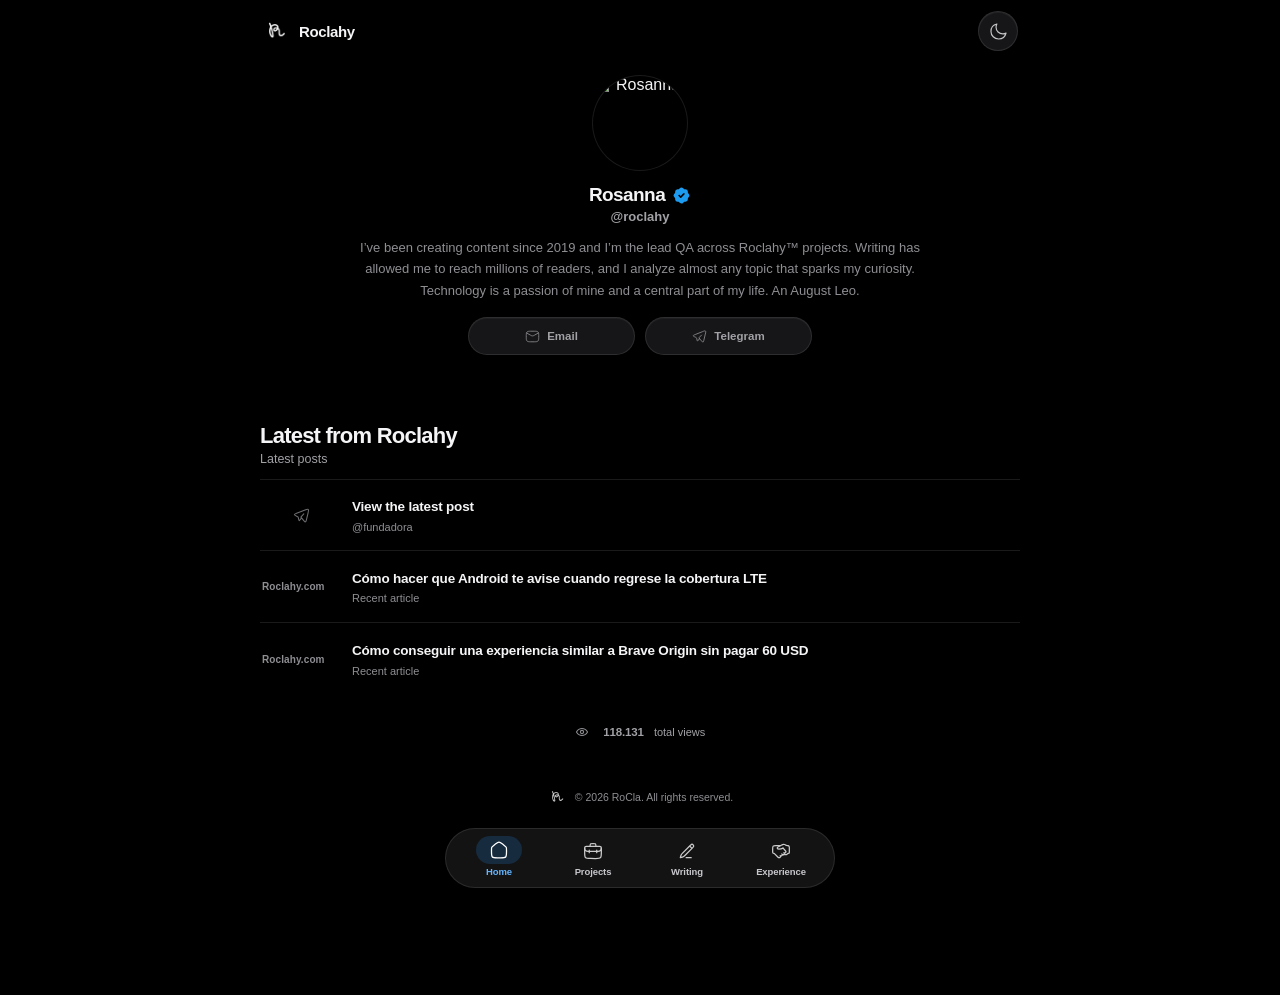
==== index.html @ c025aa81 "Preserve live ARGOS Security project while adding Mi EcoFlow" ====
<!doctype html>
<html lang="es" data-theme="dark">
<head>
<meta charset="utf-8">
<meta name="viewport" content="width=device-width,initial-scale=1,minimum-scale=1,maximum-scale=1,user-scalable=no,viewport-fit=cover">
<meta name="description" content="Portfolio personal de Rosanna, conocida como Roclahy: tecnología, QA, contenido, escritura y proyectos digitales.">
<meta name="theme-color" content="#f5f5f7" media="(prefers-color-scheme: light)">
<meta name="theme-color" content="#000000" media="(prefers-color-scheme: dark)">
<meta property="og:title" content="Rosanna — Roclahy">
<meta property="og:description" content="Tecnología, QA, contenido, escritura y proyectos digitales.">
<meta property="og:type" content="website">
<meta property="og:url" content="https://roclahy.me/">
<link rel="canonical" href="https://roclahy.me/">
<link rel="preconnect" href="https://cdn2.lnk.bi" crossorigin>
<link rel="preconnect" href="https://roclaussd.roclahy.com">
<link rel="dns-prefetch" href="//roclaussd.roclahy.com">
<link rel="preload" as="image" type="image/svg+xml" href="https://roclaussd.roclahy.com/assets/logo.svg?v=20260904-43" fetchpriority="high">
<link rel="preconnect" href="https://rsms.me" crossorigin>
<link rel="stylesheet" href="https://rsms.me/inter/inter.css" media="print" onload="this.media='all'">
<noscript><link rel="stylesheet" href="https://rsms.me/inter/inter.css"></noscript><link rel="me" href="https://t.me/rclhy">
<meta property="og:image" content="https://cdn2.lnk.bi/profilepics/-1575227_20260705643.jpg">
<link rel="icon" type="image/webp" href="/assets/roclahy-logo.webp">
<title>Rosanna — Roclahy</title>
<script type="application/ld+json">
{"@context":"https://schema.org","@type":"Person","@id":"https://roclahy.me/#person","name":"Rosanna","alternateName":"Roclahy","url":"https://roclahy.me/","identifier":[{"@type":"PropertyValue","propertyID":"Telegram User ID","value":"1480932444"}],"sameAs":["https://t.me/rclhy","https://bsky.app/profile/roclahy.me","https://roclahy.com/"]}
</script><style>
:root{
  color-scheme:light;
  --bg:#f5f5f7;--surface:#fff;--surface2:rgba(255,255,255,.86);
  --text:#1d1d1f;--muted:#6e6e73;--faint:#86868b;
  --line:rgba(0,0,0,.08);--line2:rgba(0,0,0,.13);
  --accent:#0071e3;--accentSoft:rgba(0,113,227,.08);
  --shadow:0 18px 50px rgba(0,0,0,.07);--icon:none;
}
html[data-theme="dark"]{
  color-scheme:dark;
  --bg:#000;--surface:#161617;--surface2:rgba(28,28,30,.88);
  --text:#f5f5f7;--muted:#a1a1a6;--faint:#8e8e93;
  --line:rgba(255,255,255,.10);--line2:rgba(255,255,255,.16);
  --accent:#2997ff;--accentSoft:rgba(41,151,255,.12);
  --shadow:0 18px 50px rgba(0,0,0,.32);--icon:invert(1);
}
html[data-theme="sakura"]{
  color-scheme:light;
  --bg:#fff7fa;--surface:#fff1f6;--surface2:rgba(255,235,243,.90);
  --text:#34272e;--muted:#765f69;--faint:#9b7f8b;
  --line:rgba(137,72,98,.14);--line2:rgba(137,72,98,.22);
  --accent:#d84f88;--accentSoft:rgba(216,79,136,.12);
  --shadow:0 16px 42px rgba(126,57,86,.08);--icon:none;
}
@media(prefers-color-scheme:dark){
  html:not([data-theme]){
    color-scheme:dark;
    --bg:#000;--surface:#161617;--surface2:rgba(28,28,30,.88);
    --text:#f5f5f7;--muted:#a1a1a6;--faint:#8e8e93;
    --line:rgba(255,255,255,.10);--line2:rgba(255,255,255,.16);
    --accent:#2997ff;--accentSoft:rgba(41,151,255,.12);
    --shadow:0 18px 50px rgba(0,0,0,.32);--icon:invert(1);
  }
}
*{box-sizing:border-box}
html{background:var(--bg);scroll-behavior:smooth}
body{
  margin:0;min-width:320px;min-height:100vh;
  padding:0 14px calc(108px + env(safe-area-inset-bottom));
  background:radial-gradient(circle at 8% 0,rgba(0,113,227,.06),transparent 26rem),var(--bg);
  color:var(--text);
  font-family:Inter,InterVariable,-apple-system,BlinkMacSystemFont,"SF Pro Text","Segoe UI",Roboto,"Helvetica Neue",Arial,sans-serif;font-feature-settings:"liga" 1,"calt" 1;
  -webkit-font-smoothing:antialiased;text-rendering:optimizeLegibility;
}
button,a{font:inherit;-webkit-tap-highlight-color:transparent}
button{color:inherit}
a{color:inherit;text-decoration:none}
img{display:block}
.topbar{
  position:relative;top:auto;z-index:auto;width:min(100%,760px);height:64px;margin:auto;
  display:flex;align-items:center;justify-content:space-between;gap:12px;
  background:transparent;
  backdrop-filter:none;-webkit-backdrop-filter:none;
}
.brand{display:flex;align-items:center;gap:10px;font-size:16px;font-weight:700;letter-spacing:-.025em}
.brand-logo{width:32px;height:32px;border-radius:10px;object-fit:cover}
.theme-btn{
  width:42px;height:42px;display:grid;place-items:center;border:1px solid var(--line);
  border-radius:50%;background:var(--surface2);cursor:pointer
}
.hicon{width:19px;height:19px;object-fit:contain;filter:var(--icon);opacity:.82}
.shell{width:min(100%,760px);margin:auto}
.panel{animation:in .2s ease}
.panel[hidden]{display:none!important}
@keyframes in{from{opacity:0;transform:translateY(6px)}to{opacity:1;transform:none}}
.hero{
  display:block;text-align:center;
  padding:34px 0 28px;border-bottom:1px solid var(--line)
}
.profile-block{display:flex;flex-direction:column;align-items:center}
.profile-name{display:inline-flex;align-items:center;justify-content:center;gap:7px;margin-top:12px;font-size:18px;font-weight:750;letter-spacing:-.03em}
.profile-handle{margin-top:4px;color:var(--muted);font-size:14px;font-weight:600}
.profile-description{
  max-width:620px;margin:12px auto 0;color:var(--faint);
  font-size:13px;line-height:1.55;letter-spacing:.01em
}
.site-metric{
  display:flex;align-items:center;justify-content:center;gap:7px;
  margin:22px auto 0;padding:12px 0 0;border-top:1px solid var(--line);
  color:var(--faint);font-size:11px
}
.site-metric .hicon{width:14px;height:14px;opacity:.72}
.site-metric-main{display:flex;align-items:baseline;gap:4px;flex-wrap:wrap}
.site-metric strong{font-size:11.5px;line-height:1;font-weight:700;letter-spacing:-.01em;color:var(--muted)}
.site-metric span{color:var(--faint);font-size:11px;font-weight:550}
.verified-icon{width:19px;height:19px;color:#1d9bf0;flex:0 0 auto}
.verified-badge{display:inline-grid;place-items:center;padding:0;border:0;background:transparent;border-radius:50%}
.hero h1{margin-top:24px}
.avatar{
  width:82px;height:82px;border-radius:50%;object-fit:cover;object-position:center 34%;
  box-shadow:0 0 0 1px var(--line),0 10px 26px rgba(0,0,0,.09)
}
.kicker{margin:0 0 8px;color:var(--accent);font-size:13px;font-weight:700}
h1,h2,h3{margin:0;letter-spacing:-.045em}
h1{font-size:clamp(36px,7vw,60px);line-height:1}
h2{font-size:clamp(34px,6vw,52px);line-height:1.02}
h3{font-size:20px}
.lead{
  max-width:690px;margin:14px auto 0;color:var(--muted);font-size:17px;line-height:1.5;letter-spacing:-.018em
}
.identity{
  margin:12px auto 0;color:var(--faint);font-size:13px;line-height:1.55
}
.profile-contact-links{
  display:flex;align-items:center;justify-content:center;gap:8px;margin-top:14px;flex-wrap:wrap
}
.profile-contact-links a{
  display:inline-flex;align-items:center;gap:7px;min-height:36px;padding:0 13px;
  border:1px solid var(--line);border-radius:999px;background:var(--surface2);
  color:var(--muted);font-size:11.5px;font-weight:650;
  transition:background .18s ease,border-color .18s ease,color .18s ease
}
.profile-contact-links a:hover{border-color:var(--line2);color:var(--text)}
.profile-contact-links .hicon{width:15px;height:15px}
.latest-section{padding-top:36px}
.latest-title{margin-bottom:14px}
.latest-feed{
  display:grid;overflow:hidden;border:1px solid var(--line);border-radius:22px;
  background:var(--surface)
}
.latest-item{
  min-height:74px;display:grid;grid-template-columns:78px minmax(0,1fr);align-items:center;gap:12px;
  padding:14px 16px;border-bottom:1px solid var(--line);
  transition:background .18s ease
}
.latest-item:last-child{border-bottom:0}
.latest-item:hover{background:var(--accentSoft)}
.latest-item:hover .latest-copy strong{color:var(--text)}
.latest-source{
  display:flex;align-items:center;gap:6px;color:var(--faint);font-size:10.5px;font-weight:650;
  white-space:nowrap
}
.latest-source .hicon{width:17px;height:17px}
.telegram-item .latest-source{color:#2aabee}
.latest-copy{min-width:0}
.latest-copy strong{
  display:-webkit-box;-webkit-box-orient:vertical;-webkit-line-clamp:2;overflow:hidden;
  color:var(--text);font-size:14px;line-height:1.35;letter-spacing:-.015em
}
.latest-copy small{display:block;margin-top:4px;color:var(--faint);font-size:11px;white-space:nowrap;overflow:hidden;text-overflow:ellipsis}
.telegram-item .latest-source{color:#2aabee}
.section{padding:26px 0 0}
.section-title{
  display:flex;align-items:end;justify-content:space-between;gap:14px;margin-bottom:12px
}
.section-title p{margin:0;color:var(--muted);font-size:13px}
.section-title a{color:var(--accent);font-size:13px;font-weight:650}
.rows{display:grid;gap:9px}
.row{
  min-height:76px;display:grid;grid-template-columns:auto 1fr auto;align-items:center;gap:13px;
  padding:13px 15px;border:1px solid var(--line);border-radius:20px;background:var(--surface)
}
.row:hover{border-color:var(--line2)}
.row-icon{
  width:44px;height:44px;border-radius:13px;display:grid;place-items:center;overflow:hidden;
  background:#0b0b0c;border:1px solid var(--line)
}
.row-icon img{width:100%;height:100%;object-fit:cover}
.row-icon.soft{background:var(--accentSoft)}
.row-icon.soft img{width:22px;height:22px;filter:var(--icon)}
.row-copy strong{display:block;font-size:15px;letter-spacing:-.02em}
.row-copy small{display:block;margin-top:4px;color:var(--muted);font-size:12px;line-height:1.35}
.arrow{color:var(--faint);font-size:18px}
.article-row{
  min-height:64px;display:flex;align-items:center;justify-content:space-between;gap:14px;
  padding:13px 2px;border-bottom:1px solid var(--line)
}
.article-row:first-child{border-top:1px solid var(--line)}
.article-row span:first-child{font-size:14px;font-weight:600;line-height:1.35}
.article-row small{display:block;margin-top:3px;color:var(--faint);font-size:11px}
.subhead{padding:28px 0 18px}
.subhead p{max-width:650px;margin:12px 0 0;color:var(--muted);font-size:15px;line-height:1.5}
.project-list{
  display:grid;overflow:hidden;border:1px solid var(--line);border-radius:24px;background:var(--surface)
}
.project{
  min-height:88px;display:grid;grid-template-columns:52px minmax(0,1fr);align-items:center;gap:14px;
  padding:15px 16px;border:0;border-bottom:1px solid var(--line);border-radius:0;background:transparent;
  transition:background .18s ease
}
.project:last-child{border-bottom:0}
.project:hover{background:var(--accentSoft)}
.project-logo{
  width:50px;height:50px;border-radius:14px;overflow:hidden;display:grid;place-items:center;
  background:#050505;border:1px solid var(--line)
}
.project-logo img{width:100%;height:100%;object-fit:cover}
.project-logo.rocla-proxy{background:#0253f2;border:0}
.project-logo.rocla img{width:42px;height:42px;object-fit:contain}
.project-logo.vpn{background:#1460f3}
.project-logo.vpn img{width:42px;height:42px;object-fit:contain}
.project-logo.telegram-id{border:0;background:transparent}
.project-logo.mi-ecoflow{background:#000;border:0;border-radius:14px}
.project-logo.argos{background:#061229;border:0}
.project-logo.generic{background:var(--accentSoft)}
.project-logo.generic .hicon{width:23px;height:23px}
.project strong{display:block;font-size:16px;letter-spacing:-.025em}
.project small{display:block;margin-top:5px;color:var(--muted);font-size:12px;line-height:1.38}
.writing-card{
  overflow:hidden;border:1px solid var(--line);border-radius:28px;background:var(--surface);box-shadow:var(--shadow)
}
.writing-hero{
  padding:28px;background:linear-gradient(145deg,rgba(0,0,0,.05),transparent),var(--surface)
}
.writing-mark{
  width:52px;height:52px;margin-bottom:18px;border-radius:16px;display:grid;place-items:center;
  background:#0b0b0c
}
.writing-mark .hicon{filter:invert(1);width:25px;height:25px}
.writing-card h2{font-size:clamp(36px,7vw,56px)}
.writing-card p{max-width:640px;margin:14px 0 0;color:var(--muted);font-size:15px;line-height:1.55}
.books-grid{display:grid;grid-template-columns:repeat(2,minmax(0,1fr));gap:14px;margin-top:22px}
.book-card{display:grid;grid-template-columns:96px 1fr;gap:14px;align-items:center;padding:12px;border:1px solid var(--line);
  border-radius:22px;background:var(--surface2)}
.book-card:hover{border-color:var(--line2)}
.book-cover{width:96px;aspect-ratio:2/3;border-radius:13px;object-fit:cover;box-shadow:0 10px 28px rgba(0,0,0,.18)}
.book-copy strong{display:block;font-size:16px;letter-spacing:-.025em}
.book-copy small{display:block;margin-top:5px;color:var(--muted);font-size:12px;line-height:1.4}
.book-copy .book-cta{display:inline-flex;margin-top:11px;color:var(--accent);font-size:12px;font-weight:700}
.writing-actions{display:flex;flex-wrap:wrap;gap:9px;margin-top:20px}
.cta{
  min-height:42px;display:inline-flex;align-items:center;justify-content:center;padding:0 15px;
  border:0;border-radius:999px;background:var(--accent);color:#fff;font-size:13px;font-weight:700
}
.cta.secondary{background:var(--accentSoft);color:var(--accent)}
.writing-note{
  padding:18px 28px 24px;border-top:1px solid var(--line);color:var(--faint);font-size:12px;line-height:1.5
}
.links-card{
  padding:4px 16px;border:1px solid var(--line);border-radius:24px;background:var(--surface)
}
.link-row{
  min-height:66px;display:grid;grid-template-columns:34px 1fr auto;align-items:center;gap:12px;
  padding:10px 8px;border-bottom:1px solid var(--line)
}
.link-row:last-child{border-bottom:0}
.link-row .hicon{width:20px;height:20px;justify-self:center}
.link-row strong{display:block;font-size:15px}
.link-row small{display:block;margin-top:3px;color:var(--muted);font-size:12px}
details{
  margin-top:12px;border:1px solid var(--line);border-radius:22px;background:var(--surface);overflow:hidden
}
summary{
  min-height:62px;display:flex;align-items:center;justify-content:space-between;gap:12px;
  padding:0 16px;cursor:pointer;list-style:none;font-size:14px;font-weight:650
}
summary::-webkit-details-marker{display:none}
details[open] summary{border-bottom:1px solid var(--line)}
.collabs{
  display:flex;flex-wrap:wrap;gap:8px;padding:16px
}
.collabs span{
  padding:7px 10px;border:1px solid var(--line);border-radius:999px;color:var(--muted);font-size:11px
}
.dock{
  position:fixed;left:50%;bottom:max(10px,env(safe-area-inset-bottom));z-index:60;transform:translateX(-50%);
  width:min(calc(100% - 20px),560px);display:flex;gap:4px;padding:5px;border:1px solid var(--line);
  border-radius:22px;background:color-mix(in srgb,var(--surface) 82%,transparent);
  box-shadow:0 14px 42px rgba(0,0,0,.14);backdrop-filter:blur(28px) saturate(170%);
  -webkit-backdrop-filter:blur(24px) saturate(160%)
}
.dock button{
  flex:1;min-width:0;min-height:52px;display:flex;flex-direction:column;align-items:center;justify-content:center;gap:3px;
  border:0;border-radius:16px;background:transparent;color:var(--muted);cursor:pointer
}
.dock button.is-active{background:var(--accentSoft);color:var(--accent)}
.dock .hicon{width:18px;height:18px}
.dock span{font-size:10px;font-weight:650}
@media(max-width:620px){
  .latest-item{grid-template-columns:66px minmax(0,1fr);gap:10px;min-height:68px;padding:13px 14px}
  .latest-copy strong{font-size:13.5px}
  .books-grid{grid-template-columns:1fr}
  .book-card{grid-template-columns:86px 1fr}
  .book-cover{width:86px}
  body{padding-inline:12px}
  .topbar{height:60px}
  .hero{padding-top:22px}
  .avatar{width:78px;height:78px}
  .profile-description{max-width:330px;font-size:12.5px}
  .site-metric{margin-top:20px;padding-top:11px}
  .site-metric strong{font-size:11.5px}
  h1{font-size:42px}
  .lead{font-size:16px}
  .row{min-height:72px;border-radius:18px}
  .project{min-height:82px;padding:13px 14px}
  .project-logo{width:46px;height:46px}
  .writing-card{border-radius:24px}
  .writing-hero{padding:24px}
  .writing-note{padding:16px 24px 22px}
}
@media(prefers-reduced-motion:reduce){
  *{animation:none!important;transition:none!important;scroll-behavior:auto!important}
}
/* Apple-style refinement */
body{
  background:var(--bg);
}
.topbar{
  position:relative;
  top:auto;
  z-index:auto;
  height:62px;
  padding:0 2px;
  background:transparent;
}
.brand{
  gap:9px;
  font-size:15px;
  font-weight:700;
}
.brand-logo{
  width:28px;
  height:28px;
  border-radius:8px;
}
.theme-btn{
  width:40px;
  height:40px;
  background:color-mix(in srgb,var(--surface2) 92%,transparent);
  box-shadow:inset 0 1px 0 rgba(255,255,255,.05);
  transition:transform .18s ease,background .18s ease,border-color .18s ease;
}
.theme-btn:active{transform:scale(.95)}
.hero{
  padding:40px 0 30px;
  border-bottom:0;
}
.avatar{
  width:84px;
  height:84px;
  box-shadow:0 0 0 1px var(--line),0 8px 24px rgba(0,0,0,.10);
}
.profile-name{
  margin-top:14px;
  font-size:19px;
  font-weight:720;
}
.profile-handle{
  margin-top:3px;
  font-size:13px;
}
.profile-description{
  max-width:430px;
  margin-top:13px;
  font-size:12.5px;
  line-height:1.6;
  letter-spacing:0;
}
.profile-contact-links{
  margin-top:16px;
}
.profile-contact-links a{
  min-height:35px;
  padding:0 12px;
  background:color-mix(in srgb,var(--surface2) 92%,transparent);
  box-shadow:inset 0 1px 0 rgba(255,255,255,.04);
}
.latest-section{
  padding-top:38px;
}
.section-title{
  margin-bottom:13px;
}
.section-title h3{
  font-size:22px;
  letter-spacing:-.035em;
}
.section-title p{
  margin-top:3px;
  font-size:12.5px;
}
.latest-feed,
.project-list,
.links-card{
  border-radius:24px;
  background:color-mix(in srgb,var(--surface) 96%,var(--bg));
  box-shadow:0 1px 0 rgba(255,255,255,.025);
}
.latest-item{
  min-height:72px;
  padding:14px 16px;
}
.latest-source{
  font-size:10px;
  letter-spacing:.01em;
}
.latest-copy strong{
  font-size:13.5px;
  line-height:1.38;
}
.project{
  min-height:86px;
  padding:14px 16px;
}
.project-logo{
  width:48px;
  height:48px;
  border-radius:13px;
}
.project strong{
  font-size:15.5px;
}
.project small{
  margin-top:4px;
  line-height:1.42;
}
.writing-card{
  border-radius:26px;
  box-shadow:0 1px 0 rgba(255,255,255,.025);
}
.writing-hero{
  padding:26px;
  background:var(--surface);
}
.book-card{
  border-radius:20px;
  background:color-mix(in srgb,var(--surface2) 94%,transparent);
}
.links-card{
  padding:3px 14px;
}
details{
  border-radius:20px;
  background:color-mix(in srgb,var(--surface) 96%,var(--bg));
}
.site-metric{
  margin:30px auto 0;
  padding:0;
  border:0;
  opacity:.72;
  font-size:10.5px;
}
.site-metric .hicon{
  width:13px;
  height:13px;
}
.site-metric strong{
  font-size:10.5px;
  font-weight:650;
  color:var(--faint);
}
.site-metric span{
  font-size:10.5px;
  font-weight:500;
}
.dock{
  border-radius:24px;
  background:color-mix(in srgb,var(--surface) 78%,transparent);
  box-shadow:0 12px 38px rgba(0,0,0,.16);
  backdrop-filter:blur(30px) saturate(180%);
  -webkit-backdrop-filter:blur(30px) saturate(180%);
}
.dock button{
  border-radius:18px;
}
.dock button.is-active{
  background:color-mix(in srgb,var(--accent) 14%,transparent);
}
.site-footer{
  width:min(100%,760px);
  margin:34px auto 0;
  padding:0 0 28px;
  color:var(--faint);
  text-align:center;
  font-size:10.5px;
  line-height:1.4;
}
@media(max-width:620px){
  .hero{padding-top:30px;padding-bottom:26px}
  .avatar{width:80px;height:80px}
  .latest-section{padding-top:34px}
  .latest-feed,.project-list,.links-card{border-radius:22px}
  .site-metric{margin-top:26px}
  .site-footer{margin-top:28px;padding-bottom:24px}
}

/* Structural refinements */
.latest-feed{
  display:grid;
  overflow:visible;
  border:0;
  border-radius:0;
  background:transparent;
  box-shadow:none;
}
.latest-item{
  min-height:72px;
  padding:14px 2px;
  border-bottom:1px solid var(--line);
  background:transparent;
}
.latest-item:first-child{border-top:1px solid var(--line)}
.latest-item:hover{background:transparent}
.latest-source{justify-content:flex-start}
.telegram-item .latest-source{
  justify-content:center;
  align-self:stretch;
}
.project-list{
  display:grid;
  gap:10px;
  overflow:visible;
  border:0;
  border-radius:0;
  background:transparent;
  box-shadow:none;
}
.project{
  min-height:86px;
  padding:14px 16px;
  border:1px solid var(--line);
  border-radius:21px;
  background:color-mix(in srgb,var(--surface) 96%,var(--bg));
  box-shadow:0 1px 0 rgba(255,255,255,.025);
}
.project:last-child{border-bottom:1px solid var(--line)}
.project:hover{background:var(--surface2);border-color:var(--line2)}
.roclahy-tech-logo{
  background:#050505;
}
.roclahy-tech-logo img{
  width:100%;
  height:100%;
  object-fit:cover;
}
.writing-mark{display:none!important}

/* Cleaner Apple-like tab bar */
.dock{
  width:min(calc(100% - 24px),500px);
  gap:2px;
  padding:7px 8px;
  border-radius:27px;
  background:color-mix(in srgb,var(--surface) 74%,transparent);
  border:1px solid var(--line);
  box-shadow:0 12px 36px rgba(0,0,0,.16);
  backdrop-filter:blur(32px) saturate(190%);
  -webkit-backdrop-filter:blur(32px) saturate(190%);
}
.dock button{
  min-height:54px;
  gap:2px;
  border-radius:18px;
  background:transparent!important;
  color:var(--muted);
}
.dock-icon{
  width:34px;
  height:30px;
  display:grid;
  place-items:center;
  border-radius:11px;
  transition:background .18s ease,transform .18s ease;
}
.dock-label{
  font-size:9.5px;
  font-weight:650;
  letter-spacing:-.01em;
}
.dock button.is-active{
  color:var(--accent);
}
.dock button.is-active .dock-icon{
  background:var(--accentSoft);
  transform:translateY(-1px);
}
.dock button.is-active .dock-icon .hicon{
  opacity:1;
}
.dock button:active .dock-icon{transform:scale(.94)}

/* Footer is deliberately separated from the fixed navigation */
.site-footer{
  display:flex;
  align-items:center;
  justify-content:center;
  gap:8px;
  width:min(100%,760px);
  margin:34px auto 0;
  padding:14px 0 calc(96px + env(safe-area-inset-bottom));
  color:var(--faint);
  font-size:10.5px;
  text-align:center;
}
.site-footer-logo{
  width:20px;
  height:20px;
  border-radius:6px;
  object-fit:cover;
  opacity:.82;
}
@media(max-width:620px){
  .project-list{gap:9px}
  .project{border-radius:20px}
  .dock{width:calc(100% - 24px)}
  .site-footer{padding-bottom:calc(94px + env(safe-area-inset-bottom))}
}

/* Profile balance refinement */
.profile-contact-links{
  display:grid;
  grid-template-columns:repeat(2,minmax(0,1fr));
  width:min(100%,344px);
  margin:16px auto 0;
  gap:10px;
}
.profile-contact-links a{
  width:100%;
  min-height:38px;
  padding:0 14px;
  justify-content:center;
}
.hero{
  padding-top:28px;
}
.avatar{
  width:94px;
  height:94px;
}
@media(max-width:620px){
  .hero{padding-top:18px}
  .avatar{width:90px;height:90px}
  .profile-contact-links{width:min(100%,340px)}
}

/* Bio copy refinement */
.profile-description{
  max-width:590px;
  font-size:13px;
  line-height:1.65;
}
@media(max-width:620px){
  .profile-description{max-width:540px;font-size:12.5px;line-height:1.62}
}

/* Views counter: render in the parent document so it inherits the active theme. */
.site-metric{
  position:relative;
  gap:4px!important;
  background:transparent!important;
  box-shadow:none!important;
  color:var(--muted)!important;
  opacity:1!important;
}
.site-metric-eye{
  width:14px;
  height:14px;
  flex:none;
  color:currentColor;
  opacity:.88;
}
.site-metric-main{
  display:inline-flex;
  align-items:baseline;
  column-gap:10px;
  flex-wrap:nowrap;
  white-space:nowrap;
}
.site-metric strong,
.site-metric span{
  color:currentColor!important;
}
.site-metric strong{
  display:block;
  min-width:8ch;
  width:auto;
  flex:0 0 auto;
  text-align:right;
  white-space:nowrap;
  font-size:11.5px;
  font-weight:650;
  font-variant-numeric:tabular-nums;
}
.site-metric span{
  white-space:nowrap;
  font-size:11px;
  font-weight:500;
}
.views-counter-frame{
  position:absolute;
  width:1px;
  height:1px;
  left:-9999px;
  top:-9999px;
  border:0;
  opacity:0;
  pointer-events:none;
}
/* Always-open trajectory card */
.trajectory-card{
  margin-top:12px;
  border:1px solid var(--line);
  border-radius:20px;
  background:color-mix(in srgb,var(--surface) 96%,var(--bg));
  overflow:hidden;
}
.trajectory-title{
  min-height:62px;
  display:flex;
  align-items:center;
  padding:0 16px;
  border-bottom:1px solid var(--line);
  font-size:14px;
  font-weight:650;
}

/* Compact Material You navigation + neutral dark-mode icon treatment */
html[data-theme="dark"] .hicon{
  filter:brightness(0) invert(1);
  opacity:.78;
}

.dock{
  bottom:max(12px,env(safe-area-inset-bottom));
  width:min(calc(100% - 44px),390px);
  gap:0;
  padding:4px 6px;
  border-radius:30px;
  background:color-mix(in srgb,var(--surface) 88%,transparent);
  border:1px solid var(--line);
  box-shadow:0 8px 26px rgba(0,0,0,.18);
  backdrop-filter:blur(24px) saturate(150%);
  -webkit-backdrop-filter:blur(24px) saturate(150%);
}
.dock button{
  min-height:50px;
  padding:3px 4px 4px;
  gap:2px;
  border-radius:24px;
  background:transparent;
  color:var(--muted);
}
.dock button.is-active{
  background:transparent;
  color:var(--accent);
}
.dock-icon{
  width:46px;
  height:28px;
  display:grid;
  place-items:center;
  border-radius:18px;
  transition:background .18s ease,color .18s ease;
}
.dock-icon .hicon{display:none}
.dock-icon::before{
  content:"";
  width:20px;
  height:20px;
  background:currentColor;
  -webkit-mask-repeat:no-repeat;
  -webkit-mask-position:center;
  -webkit-mask-size:contain;
  mask-repeat:no-repeat;
  mask-position:center;
  mask-size:contain;
}
.dock [data-nav="inicio"] .dock-icon::before{
  -webkit-mask-image:url("data:image/svg+xml,%3Csvg%20xmlns%3D%22http%3A%2F%2Fwww.w3.org%2F2000%2Fsvg%22%20viewBox%3D%220%200%2024%2024%22%20fill%3D%22none%22%20stroke%3D%22black%22%20stroke-width%3D%221.8%22%20stroke-linecap%3D%22round%22%20stroke-linejoin%3D%22round%22%3E%3Cpath%20d%3D%22M3%2011.5%2012%204l9%207.5v7A1.5%201.5%200%200%201%2019.5%2020h-15A1.5%201.5%200%200%201%203%2018.5z%22%2F%3E%3Cpath%20d%3D%22M9%2020v-6h6v6%22%2F%3E%3C%2Fsvg%3E");
  mask-image:url("data:image/svg+xml,%3Csvg%20xmlns%3D%22http%3A%2F%2Fwww.w3.org%2F2000%2Fsvg%22%20viewBox%3D%220%200%2024%2024%22%20fill%3D%22none%22%20stroke%3D%22black%22%20stroke-width%3D%221.8%22%20stroke-linecap%3D%22round%22%20stroke-linejoin%3D%22round%22%3E%3Cpath%20d%3D%22M3%2011.5%2012%204l9%207.5v7A1.5%201.5%200%200%201%2019.5%2020h-15A1.5%201.5%200%200%201%203%2018.5z%22%2F%3E%3Cpath%20d%3D%22M9%2020v-6h6v6%22%2F%3E%3C%2Fsvg%3E");
}
.dock [data-nav="proyectos"] .dock-icon::before{
  -webkit-mask-image:url("data:image/svg+xml,%3Csvg%20xmlns%3D%22http%3A%2F%2Fwww.w3.org%2F2000%2Fsvg%22%20viewBox%3D%220%200%2024%2024%22%20fill%3D%22none%22%20stroke%3D%22black%22%20stroke-width%3D%221.8%22%20stroke-linecap%3D%22round%22%20stroke-linejoin%3D%22round%22%3E%3Crect%20x%3D%223%22%20y%3D%227%22%20width%3D%2218%22%20height%3D%2213%22%20rx%3D%222%22%2F%3E%3Cpath%20d%3D%22M8%207V5a2%202%200%200%201%202-2h4a2%202%200%200%201%202%202v2M3%2012h18%22%2F%3E%3C%2Fsvg%3E");
  mask-image:url("data:image/svg+xml,%3Csvg%20xmlns%3D%22http%3A%2F%2Fwww.w3.org%2F2000%2Fsvg%22%20viewBox%3D%220%200%2024%2024%22%20fill%3D%22none%22%20stroke%3D%22black%22%20stroke-width%3D%221.8%22%20stroke-linecap%3D%22round%22%20stroke-linejoin%3D%22round%22%3E%3Crect%20x%3D%223%22%20y%3D%227%22%20width%3D%2218%22%20height%3D%2213%22%20rx%3D%222%22%2F%3E%3Cpath%20d%3D%22M8%207V5a2%202%200%200%201%202-2h4a2%202%200%200%201%202%202v2M3%2012h18%22%2F%3E%3C%2Fsvg%3E");
}
.dock [data-nav="escritura"] .dock-icon::before{
  -webkit-mask-image:url("data:image/svg+xml,%3Csvg%20xmlns%3D%22http%3A%2F%2Fwww.w3.org%2F2000%2Fsvg%22%20viewBox%3D%220%200%2024%2024%22%20fill%3D%22none%22%20stroke%3D%22black%22%20stroke-width%3D%221.8%22%20stroke-linecap%3D%22round%22%20stroke-linejoin%3D%22round%22%3E%3Cpath%20d%3D%22M4%2020h4L19%209a2.1%202.1%200%200%200-3-3L5%2017z%22%2F%3E%3Cpath%20d%3D%22m14.5%207.5%203%203%22%2F%3E%3C%2Fsvg%3E");
  mask-image:url("data:image/svg+xml,%3Csvg%20xmlns%3D%22http%3A%2F%2Fwww.w3.org%2F2000%2Fsvg%22%20viewBox%3D%220%200%2024%2024%22%20fill%3D%22none%22%20stroke%3D%22black%22%20stroke-width%3D%221.8%22%20stroke-linecap%3D%22round%22%20stroke-linejoin%3D%22round%22%3E%3Cpath%20d%3D%22M4%2020h4L19%209a2.1%202.1%200%200%200-3-3L5%2017z%22%2F%3E%3Cpath%20d%3D%22m14.5%207.5%203%203%22%2F%3E%3C%2Fsvg%3E");
}
.dock [data-nav="enlaces"] .dock-icon::before{
  -webkit-mask-image:url("data:image/svg+xml,%3Csvg%20xmlns%3D%22http%3A%2F%2Fwww.w3.org%2F2000%2Fsvg%22%20viewBox%3D%220%200%2024%2024%22%20fill%3D%22none%22%20stroke%3D%22black%22%20stroke-width%3D%221.8%22%20stroke-linecap%3D%22round%22%20stroke-linejoin%3D%22round%22%3E%3Cpath%20d%3D%22M10%2013a4.5%204.5%200%200%200%206.4.1l2-2a4.5%204.5%200%200%200-6.4-6.4l-1.1%201.1%22%2F%3E%3Cpath%20d%3D%22M14%2011a4.5%204.5%200%200%200-6.4-.1l-2%202A4.5%204.5%200%200%200%2012%2019.3l1.1-1.1%22%2F%3E%3C%2Fsvg%3E");
  mask-image:url("data:image/svg+xml,%3Csvg%20xmlns%3D%22http%3A%2F%2Fwww.w3.org%2F2000%2Fsvg%22%20viewBox%3D%220%200%2024%2024%22%20fill%3D%22none%22%20stroke%3D%22black%22%20stroke-width%3D%221.8%22%20stroke-linecap%3D%22round%22%20stroke-linejoin%3D%22round%22%3E%3Cpath%20d%3D%22M10%2013a4.5%204.5%200%200%200%206.4.1l2-2a4.5%204.5%200%200%200-6.4-6.4l-1.1%201.1%22%2F%3E%3Cpath%20d%3D%22M14%2011a4.5%204.5%200%200%200-6.4-.1l-2%202A4.5%204.5%200%200%200%2012%2019.3l1.1-1.1%22%2F%3E%3C%2Fsvg%3E");
}
.dock button.is-active .dock-icon{
  background:color-mix(in srgb,var(--accent) 18%,transparent);
}
.dock .dock-label{
  font-size:9.5px;
  line-height:1.1;
  font-weight:650;
}
html[data-theme="dark"] .dock button{
  color:#c7c7cc;
}
html[data-theme="dark"] .dock button.is-active{
  color:#64b5ff;
}
html[data-theme="dark"] .dock button.is-active .dock-icon{
  background:rgba(41,151,255,.18);
}
body{
  padding-bottom:calc(92px + env(safe-area-inset-bottom));
}
@media(max-width:620px){
  .dock{width:min(calc(100% - 44px),390px)}
  .site-footer{padding-bottom:calc(78px + env(safe-area-inset-bottom))}
}


/* Fix: use the actual Hugeicons images in the bottom pill.
   External WEBP files are not reliable as CSS masks on every browser. */
.dock-icon::before{
  content:none!important;
  display:none!important;
}
.dock-icon .hicon{
  display:block!important;
  width:20px!important;
  height:20px!important;
  object-fit:contain;
  opacity:.82;
}
html[data-theme="sakura"] .dock-icon .hicon{
  filter:none!important;
}
html[data-theme="dark"] .dock-icon .hicon{
  filter:brightness(0) invert(1)!important;
  opacity:.78;
}
.dock button.is-active .dock-icon .hicon{
  opacity:1;
}


/* Sakura theme */
html[data-theme="sakura"] body{
  background:
    radial-gradient(circle at 12% 4%,rgba(255,190,214,.24),transparent 22rem),
    radial-gradient(circle at 92% 22%,rgba(244,169,199,.16),transparent 24rem),
    var(--bg);
}
html[data-theme="sakura"] .topbar{
  background:transparent;
  backdrop-filter:none;
  -webkit-backdrop-filter:none;
  box-shadow:none;
}
html[data-theme="sakura"] .theme-btn,
html[data-theme="sakura"] .profile-contact-links a,
html[data-theme="sakura"] .book-card,
html[data-theme="sakura"] .trajectory-card,
html[data-theme="sakura"] .project,
html[data-theme="sakura"] .links-card{
  border-color:rgba(178,93,128,.16);
}
html[data-theme="sakura"] .project,
html[data-theme="sakura"] .links-card,
html[data-theme="sakura"] .trajectory-card,
html[data-theme="sakura"] .book-card{
  background:linear-gradient(180deg,rgba(255,245,249,.94),rgba(255,238,245,.94));
}
html[data-theme="sakura"] .dock{
  background:rgba(255,247,250,.90);
  border-color:rgba(178,93,128,.14);
  box-shadow:0 10px 30px rgba(126,57,86,.10);
}
html[data-theme="sakura"] .dock button{
  color:#8b6c79;
}
html[data-theme="sakura"] .dock button.is-active{
  color:#c43f79;
}
html[data-theme="sakura"] .dock button.is-active .dock-icon{
  background:rgba(216,79,136,.13);
}
html[data-theme="sakura"] .hicon{
  filter:none!important;
  opacity:.76;
}
.theme-sakura-glyph{
  display:none!important;
}
html[data-theme="sakura"] .verified-icon{
  color:#d84f88;
}
html[data-theme="sakura"] .kicker,
html[data-theme="sakura"] .section-title a,
html[data-theme="sakura"] .book-copy .book-cta{
  color:#c43f79;
}


.icon-mask{display:inline-block;background:currentColor;filter:none!important;opacity:.82;-webkit-mask:var(--icon-mask) center/contain no-repeat;mask:var(--icon-mask) center/contain no-repeat}
.icon-mail{--icon-mask:url("data:image/svg+xml,%3Csvg%20xmlns%3D%22http%3A%2F%2Fwww.w3.org%2F2000%2Fsvg%22%20viewBox%3D%220%200%2024%2024%22%20fill%3D%22none%22%20stroke%3D%22black%22%20stroke-width%3D%221.8%22%20stroke-linecap%3D%22round%22%20stroke-linejoin%3D%22round%22%3E%3Crect%20x%3D%223%22%20y%3D%225%22%20width%3D%2218%22%20height%3D%2214%22%20rx%3D%222%22%2F%3E%3Cpath%20d%3D%22m4%207%208%206%208-6%22%2F%3E%3C%2Fsvg%3E")}
.icon-telegram{--icon-mask:url("data:image/svg+xml,%3Csvg%20xmlns%3D%22http%3A%2F%2Fwww.w3.org%2F2000%2Fsvg%22%20viewBox%3D%220%200%2024%2024%22%20fill%3D%22none%22%20stroke%3D%22black%22%20stroke-width%3D%221.8%22%20stroke-linecap%3D%22round%22%20stroke-linejoin%3D%22round%22%3E%3Cpath%20d%3D%22m21%204-3%2016-6-4-4%203%201-5%209-7-11%206-4-1z%22%2F%3E%3C%2Fsvg%3E")}
.icon-globe{--icon-mask:url("data:image/svg+xml,%3Csvg%20xmlns%3D%22http%3A%2F%2Fwww.w3.org%2F2000%2Fsvg%22%20viewBox%3D%220%200%2024%2024%22%20fill%3D%22none%22%20stroke%3D%22black%22%20stroke-width%3D%221.8%22%20stroke-linecap%3D%22round%22%20stroke-linejoin%3D%22round%22%3E%3Ccircle%20cx%3D%2212%22%20cy%3D%2212%22%20r%3D%229%22%2F%3E%3Cpath%20d%3D%22M3%2012h18M12%203c2.2%202.4%203.3%205.4%203.3%209S14.2%2018.6%2012%2021C9.8%2018.6%208.7%2015.6%208.7%2012S9.8%205.4%2012%203Z%22%2F%3E%3C%2Fsvg%3E")}
.icon-sun{--icon-mask:url("data:image/svg+xml,%3Csvg%20xmlns%3D%22http%3A%2F%2Fwww.w3.org%2F2000%2Fsvg%22%20viewBox%3D%220%200%2024%2024%22%20fill%3D%22none%22%20stroke%3D%22black%22%20stroke-width%3D%221.8%22%20stroke-linecap%3D%22round%22%20stroke-linejoin%3D%22round%22%3E%3Ccircle%20cx%3D%2212%22%20cy%3D%2212%22%20r%3D%224%22%2F%3E%3Cpath%20d%3D%22M12%202v2M12%2020v2M4.93%204.93l1.42%201.42M17.65%2017.65l1.42%201.42M2%2012h2M20%2012h2M4.93%2019.07l1.42-1.42M17.65%206.35l1.42-1.42%22%2F%3E%3C%2Fsvg%3E")}
.icon-moon{--icon-mask:url("data:image/svg+xml,%3Csvg%20xmlns%3D%22http%3A%2F%2Fwww.w3.org%2F2000%2Fsvg%22%20viewBox%3D%220%200%2024%2024%22%20fill%3D%22none%22%20stroke%3D%22black%22%20stroke-width%3D%221.8%22%20stroke-linecap%3D%22round%22%20stroke-linejoin%3D%22round%22%3E%3Cpath%20d%3D%22M20.5%2015.4A8.5%208.5%200%200%201%208.6%203.5%208.5%208.5%200%201%200%2020.5%2015.4Z%22%2F%3E%3C%2Fsvg%3E")}


/* 2026-10-04 visual fixes: reliable inline dock icons, themed Telegram, tighter profile placement */
.dock-icon::before{content:none!important;display:none!important}
.dock-svg{
  width:20px;
  height:20px;
  display:block;
  color:currentColor;
  flex:none;
}
/* Telegram uses the same neutral icon treatment as the rest of the interface.
   Only the quick-contact pill keeps the themed accent. */
.profile-contact-links .icon-telegram{color:inherit!important}
.link-row .icon-telegram{color:inherit!important}
.telegram-item .latest-source{color:var(--faint)!important}
.hero{padding-top:14px}
@media(max-width:620px){
  .hero{padding-top:6px}
}

/* Hugeicons Stroke Rounded — official free SVGs, embedded locally in CSS */
.icon-handshake{--icon-mask:url("data:image/svg+xml,%3Csvg%20width%3D%2224%22%20height%3D%2224%22%20viewBox%3D%220%200%2024%2024%22%20fill%3D%22none%22%20xmlns%3D%22http%3A%2F%2Fwww.w3.org%2F2000%2Fsvg%22%3E%20%3Cpath%20d%3D%22M14.5%208.49951C13.6329%208.93304%2011.1118%209.66731%208.63166%209.5941C7.98001%209.57486%207.5%209.01526%207.5%208.36333C7.5%207.83928%207.81029%207.36341%208.28079%207.13264C9.28416%206.64049%2010.867%205.81798%2012.2709%205.05868C13.1233%204.5977%2013.5495%204.3672%2013.8726%204.25809C14.7383%203.96573%2015.4351%203.95453%2016.3097%204.21893C16.6362%204.3176%2017.0283%204.51365%2017.8124%204.90573L18.7167%205.35787C18.7884%205.39372%2018.8243%205.41165%2018.861%205.42651C18.9555%205.46475%2019.0553%205.48831%2019.1569%205.49637C19.1964%205.49951%2019.2365%205.49951%2019.3167%205.49951C19.9522%205.49951%2020.2699%205.49951%2020.5302%205.57107C21.2102%205.75804%2021.7415%206.28929%2021.9284%206.96928C22%207.22956%2022%207.5473%2022%208.18279V13.7138C22%2014.4239%2021.4244%2014.9995%2020.7143%2014.9995C20.5752%2014.9995%2020.4398%2015.0446%2020.3286%2015.1281L20%2015.3745C19.3066%2015.8945%2018.9599%2016.1546%2018.5624%2016.3051C18.4871%2016.3336%2018.4108%2016.359%2018.3335%2016.3814C17.9251%2016.4995%2017.4917%2016.4995%2016.625%2016.4995H14%22%20stroke%3D%22%23141B34%22%20stroke-width%3D%221.5%22%20stroke-linecap%3D%22round%22%20stroke-linejoin%3D%22round%22%2F%3E%20%3Cpath%20d%3D%22M14.5%208.49902L17.5713%2011.9775C18.0912%2012.5494%2018.0703%2013.4287%2017.5238%2013.9752C16.9584%2014.5407%2016.0416%2014.5407%2015.4762%2013.9752C16.0285%2014.5275%2016.0523%2015.4467%2015.5%2015.999C14.9477%2016.5513%2014.0523%2016.5513%2013.5%2015.999L13%2015.499C13.5523%2016.0513%2013.5523%2016.9467%2013%2017.499C12.4477%2018.0513%2011.5523%2018.0513%2011%2017.499C11.5523%2018.0513%2011.5523%2018.9467%2011%2019.499L10.9393%2019.5597C10.658%2019.841%2010.2765%2019.999%209.87868%2019.999H9.75C9.26978%2019.999%208.80923%2019.8083%208.46967%2019.4687L4.41421%2015.4132C4.149%2015.148%203.78929%2014.999%203.41421%2014.999C2.63317%2014.999%202%2014.3659%202%2013.5848L2%209.49902C2%207.61341%202%206.6706%202.58579%206.08481C3.17157%205.49902%204.11438%205.49902%206%205.49902L11%205.49902%22%20stroke%3D%22%23141B34%22%20stroke-width%3D%221.5%22%20stroke-linecap%3D%22round%22%20stroke-linejoin%3D%22round%22%2F%3E%20%3C%2Fsvg%3E")}
.icon-home{--icon-mask:url("data:image/svg+xml,%3Csvg%20width%3D%2224%22%20height%3D%2224%22%20viewBox%3D%220%200%2024%2024%22%20fill%3D%22none%22%20xmlns%3D%22http%3A%2F%2Fwww.w3.org%2F2000%2Fsvg%22%3E%20%3Cpath%20d%3D%22M3%2011.9896V14.5C3%2017.7998%203%2019.4497%204.02513%2020.4749C5.05025%2021.5%206.70017%2021.5%2010%2021.5H14C17.2998%2021.5%2018.9497%2021.5%2019.9749%2020.4749C21%2019.4497%2021%2017.7998%2021%2014.5V11.9896C21%2010.3083%2021%209.46773%2020.6441%208.74005C20.2882%208.01237%2019.6247%207.49628%2018.2976%206.46411L16.2976%204.90855C14.2331%203.30285%2013.2009%202.5%2012%202.5C10.7991%202.5%209.76689%203.30285%207.70242%204.90855L5.70241%206.46411C4.37533%207.49628%203.71179%208.01237%203.3559%208.74005C3%209.46773%203%2010.3083%203%2011.9896Z%22%20stroke%3D%22%23141B34%22%20stroke-width%3D%221.5%22%20stroke-linecap%3D%22round%22%20stroke-linejoin%3D%22round%22%2F%3E%20%3C%2Fsvg%3E")}
.icon-briefcase{--icon-mask:url("data:image/svg+xml,%3Csvg%20width%3D%2224%22%20height%3D%2224%22%20viewBox%3D%220%200%2024%2024%22%20fill%3D%22none%22%20xmlns%3D%22http%3A%2F%2Fwww.w3.org%2F2000%2Fsvg%22%3E%20%3Cpath%20d%3D%22M8.49869%206.50012C8.49869%205.09566%208.49869%204.39343%208.83575%203.88898C8.98167%203.6706%209.16917%203.4831%209.38755%203.33718C9.89199%203.00012%2010.5942%203.00012%2011.9987%203.00012C13.4032%203.00012%2014.1054%203.00012%2014.6098%203.33718C14.8282%203.4831%2015.0157%203.6706%2015.1616%203.88898C15.4987%204.39343%2015.4987%205.09566%2015.4987%206.50012%22%20stroke%3D%22%23141B34%22%20stroke-width%3D%221.5%22%20stroke-linecap%3D%22round%22%20stroke-linejoin%3D%22round%22%2F%3E%20%3Cpath%20d%3D%22M19.9981%206.50028L3.99901%206.50012C2.89455%206.50019%201.99891%207.3958%201.99881%208.50025C1.99891%2010.7092%203.7902%2012.5005%205.99916%2012.5007H17.998C20.2069%2012.5006%2021.9981%2010.7094%2021.9982%208.50042C21.9982%207.39594%2021.1026%206.50036%2019.9981%206.50028Z%22%20stroke%3D%22%23141B34%22%20stroke-width%3D%221.5%22%20stroke-linecap%3D%22round%22%20stroke-linejoin%3D%22round%22%2F%3E%20%3Cpath%20d%3D%22M7.49869%2011.0001V14.0001M16.4987%2014.0001V11.0001%22%20stroke%3D%22%23141B34%22%20stroke-width%3D%221.5%22%20stroke-linecap%3D%22round%22%20stroke-linejoin%3D%22round%22%2F%3E%20%3Cpath%20d%3D%22M2.00114%208.50012L1.99899%2013.9971C1.9977%2017.298%201.99705%2018.9485%203.02223%2019.9741C4.04741%2020.9997%205.69789%2020.9998%208.99883%2020.9998L14.9999%2021C18.2992%2021%2019.9489%2021.0001%2020.974%2019.9752C21.9991%2018.9503%2021.9994%2017.3006%2022.0001%2014.0013L22.0011%208.50012%22%20stroke%3D%22%23141B34%22%20stroke-width%3D%221.5%22%20stroke-linecap%3D%22round%22%20stroke-linejoin%3D%22round%22%2F%3E%20%3C%2Fsvg%3E")}
.icon-pencil{--icon-mask:url("data:image/svg+xml,%3Csvg%20width%3D%2224%22%20height%3D%2224%22%20viewBox%3D%220%200%2024%2024%22%20fill%3D%22none%22%20xmlns%3D%22http%3A%2F%2Fwww.w3.org%2F2000%2Fsvg%22%3E%20%3Cpath%20d%3D%22M15.2141%205.98239L16.6158%204.58063C17.39%203.80646%2018.6452%203.80646%2019.4194%204.58063C20.1935%205.3548%2020.1935%206.60998%2019.4194%207.38415L18.0176%208.78591M15.2141%205.98239L6.98023%2014.2163C5.93493%2015.2616%205.41226%2015.7842%205.05637%2016.4211C4.70047%2017.058%204.3424%2018.5619%204%2020C5.43809%2019.6576%206.94199%2019.2995%207.57889%2018.9436C8.21579%2018.5877%208.73844%2018.0651%209.78375%2017.0198L18.0176%208.78591M15.2141%205.98239L18.0176%208.78591%22%20stroke%3D%22%23141B34%22%20stroke-width%3D%221.5%22%20stroke-linecap%3D%22round%22%20stroke-linejoin%3D%22round%22%2F%3E%20%3Cpath%20d%3D%22M11%2020H17%22%20stroke%3D%22%23141B34%22%20stroke-width%3D%221.5%22%20stroke-linecap%3D%22round%22%2F%3E%20%3C%2Fsvg%3E")}
.icon-link{--icon-mask:url("data:image/svg+xml,%3Csvg%20width%3D%2224%22%20height%3D%2224%22%20viewBox%3D%220%200%2024%2024%22%20fill%3D%22none%22%20xmlns%3D%22http%3A%2F%2Fwww.w3.org%2F2000%2Fsvg%22%3E%20%3Cpath%20d%3D%22M9.14339%2010.691L9.35031%2010.4841C11.329%208.50532%2014.5372%208.50532%2016.5159%2010.4841C18.4947%2012.4628%2018.4947%2015.671%2016.5159%2017.6497L13.6497%2020.5159C11.671%2022.4947%208.46279%2022.4947%206.48405%2020.5159C4.50532%2018.5372%204.50532%2015.329%206.48405%2013.3503L6.9484%2012.886%22%20stroke%3D%22%23141B34%22%20stroke-width%3D%221.5%22%20stroke-linecap%3D%22round%22%2F%3E%20%3Cpath%20d%3D%22M17.0516%2011.114L17.5159%2010.6497C19.4947%208.67095%2019.4947%205.46279%2017.5159%203.48405C15.5372%201.50532%2012.329%201.50532%2010.3503%203.48405L7.48405%206.35031C5.50532%208.32904%205.50532%2011.5372%207.48405%2013.5159C9.46279%2015.4947%2012.671%2015.4947%2014.6497%2013.5159L14.8566%2013.309%22%20stroke%3D%22%23141B34%22%20stroke-width%3D%221.5%22%20stroke-linecap%3D%22round%22%2F%3E%20%3C%2Fsvg%3E")}
.icon-mail{--icon-mask:url("data:image/svg+xml,%3Csvg%20width%3D%2224%22%20height%3D%2224%22%20viewBox%3D%220%200%2024%2024%22%20fill%3D%22none%22%20xmlns%3D%22http%3A%2F%2Fwww.w3.org%2F2000%2Fsvg%22%3E%20%3Cpath%20d%3D%22M2%206L8.91302%209.91697C11.4616%2011.361%2012.5384%2011.361%2015.087%209.91697L22%206%22%20stroke%3D%22%23141B34%22%20stroke-width%3D%221.5%22%20stroke-linejoin%3D%22round%22%2F%3E%20%3Cpath%20d%3D%22M2.01577%2013.4756C2.08114%2016.5412%202.11383%2018.0739%203.24496%2019.2094C4.37608%2020.3448%205.95033%2020.3843%209.09883%2020.4634C11.0393%2020.5122%2012.9607%2020.5122%2014.9012%2020.4634C18.0497%2020.3843%2019.6239%2020.3448%2020.7551%2019.2094C21.8862%2018.0739%2021.9189%2016.5412%2021.9842%2013.4756C22.0053%2012.4899%2022.0053%2011.5101%2021.9842%2010.5244C21.9189%207.45886%2021.8862%205.92609%2020.7551%204.79066C19.6239%203.65523%2018.0497%203.61568%2014.9012%203.53657C12.9607%203.48781%2011.0393%203.48781%209.09882%203.53656C5.95033%203.61566%204.37608%203.65521%203.24495%204.79065C2.11382%205.92608%202.08114%207.45885%202.01576%2010.5244C1.99474%2011.5101%201.99475%2012.4899%202.01577%2013.4756Z%22%20stroke%3D%22%23141B34%22%20stroke-width%3D%221.5%22%20stroke-linejoin%3D%22round%22%2F%3E%20%3C%2Fsvg%3E")}
.icon-telegram{--icon-mask:url("data:image/svg+xml,%3Csvg%20width%3D%2224%22%20height%3D%2224%22%20viewBox%3D%220%200%2024%2024%22%20fill%3D%22none%22%20xmlns%3D%22http%3A%2F%2Fwww.w3.org%2F2000%2Fsvg%22%3E%20%3Cpath%20d%3D%22M11.9854%2015.4083L15.2268%2019.0936C16.4277%2020.4589%2017.0282%2021.1416%2017.6567%2020.9754C18.2852%2020.8092%2018.5008%2019.9108%2018.9318%2018.1138L21.3229%208.1459C21.9868%205.37832%2022.3187%203.99454%2021.5808%203.312C20.843%202.62947%2019.564%203.13725%2017.0061%204.15282L5.13876%208.86449C3.09293%209.67674%202.07001%2010.0829%202.00507%2010.7808C1.99842%2010.8522%201.99831%2010.9241%202.00474%2010.9955C2.06754%2011.6937%203.08921%2012.1033%205.13255%2012.9223C6.05838%2013.2934%206.5213%2013.479%206.8532%2013.8344C6.89052%2013.8743%206.9264%2013.9157%206.96078%2013.9584C7.26658%2014.3384%207.39709%2014.8371%207.65808%2015.8344L8.14653%2017.701C8.4005%2018.6715%208.52749%2019.1568%208.86008%2019.223C9.19267%2019.2891%209.48225%2018.8867%2010.0614%2018.0819L11.9854%2015.4083ZM11.9854%2015.4083L11.6676%2015.0771C11.3059%2014.7001%2011.1251%2014.5117%2011.1251%2014.2775C11.1251%2014.0433%2011.3059%2013.8548%2011.6676%2013.4778L15.2406%209.75409%22%20stroke%3D%22%23141B34%22%20stroke-width%3D%221.5%22%20stroke-linecap%3D%22round%22%20stroke-linejoin%3D%22round%22%2F%3E%20%3C%2Fsvg%3E")}
.icon-globe{--icon-mask:url("data:image/svg+xml,%3Csvg%20width%3D%2224%22%20height%3D%2224%22%20viewBox%3D%220%200%2024%2024%22%20fill%3D%22none%22%20xmlns%3D%22http%3A%2F%2Fwww.w3.org%2F2000%2Fsvg%22%3E%20%3Ccircle%20cx%3D%2212%22%20cy%3D%2212%22%20r%3D%2210%22%20stroke%3D%22%23141B34%22%20stroke-width%3D%221.5%22%2F%3E%20%3Cpath%20d%3D%22M8%2012C8%2018%2012%2022%2012%2022C12%2022%2016%2018%2016%2012C16%206%2012%202%2012%202C12%202%208%206%208%2012Z%22%20stroke%3D%22%23141B34%22%20stroke-width%3D%221.5%22%20stroke-linejoin%3D%22round%22%2F%3E%20%3Cpath%20d%3D%22M21%2015H3%22%20stroke%3D%22%23141B34%22%20stroke-width%3D%221.5%22%20stroke-linecap%3D%22round%22%20stroke-linejoin%3D%22round%22%2F%3E%20%3Cpath%20d%3D%22M21%209H3%22%20stroke%3D%22%23141B34%22%20stroke-width%3D%221.5%22%20stroke-linecap%3D%22round%22%20stroke-linejoin%3D%22round%22%2F%3E%20%3C%2Fsvg%3E")}
.icon-sun{--icon-mask:url("data:image/svg+xml,%3Csvg%20width%3D%2224%22%20height%3D%2224%22%20viewBox%3D%220%200%2024%2024%22%20fill%3D%22none%22%20xmlns%3D%22http%3A%2F%2Fwww.w3.org%2F2000%2Fsvg%22%3E%20%3Cpath%20d%3D%22M17%2012C17%2014.7614%2014.7614%2017%2012%2017C9.23858%2017%207%2014.7614%207%2012C7%209.23858%209.23858%207%2012%207C14.7614%207%2017%209.23858%2017%2012Z%22%20stroke%3D%22%23141B34%22%20stroke-width%3D%221.5%22%2F%3E%20%3Cpath%20d%3D%22M12%202V3.5M12%2020.5V22M19.0708%2019.0713L18.0101%2018.0106M5.98926%205.98926L4.9286%204.9286M22%2012H20.5M3.5%2012H2M19.0713%204.92871L18.0106%205.98937M5.98975%2018.0107L4.92909%2019.0714%22%20stroke%3D%22%23141B34%22%20stroke-width%3D%221.5%22%20stroke-linecap%3D%22round%22%2F%3E%20%3C%2Fsvg%3E")}
.icon-moon{--icon-mask:url("data:image/svg+xml,%3Csvg%20width%3D%2224%22%20height%3D%2224%22%20viewBox%3D%220%200%2024%2024%22%20fill%3D%22none%22%20xmlns%3D%22http%3A%2F%2Fwww.w3.org%2F2000%2Fsvg%22%3E%20%3Cpath%20d%3D%22M21.5%2014.0784C20.3003%2014.7189%2018.9301%2015.0821%2017.4751%2015.0821C12.7491%2015.0821%208.91792%2011.2509%208.91792%206.52485C8.91792%205.06986%209.28105%203.69968%209.92163%202.5C5.66765%203.49698%202.5%207.31513%202.5%2011.8731C2.5%2017.1899%206.8101%2021.5%2012.1269%2021.5C16.6849%2021.5%2020.503%2018.3324%2021.5%2014.0784Z%22%20stroke%3D%22%23141B34%22%20stroke-width%3D%221.5%22%20stroke-linecap%3D%22round%22%20stroke-linejoin%3D%22round%22%2F%3E%20%3C%2Fsvg%3E")}
.dock-icon .icon-mask{
  display:block!important;
  width:20px!important;
  height:20px!important;
  color:currentColor;
  filter:none!important;
  opacity:.82;
}
.dock button.is-active .dock-icon .icon-mask{opacity:1}

/* Telegram ID project badge */
.project-title{
  display:flex;
  align-items:center;
  gap:7px;
  flex-wrap:wrap;
}
.project-badge{
  display:inline-flex;
  align-items:center;
  min-height:18px;
  padding:2px 7px;
  border-radius:999px;
  background:var(--accentSoft);
  color:var(--accent);
  font-size:9px;
  line-height:1;
  font-weight:750;
  letter-spacing:.01em;
  white-space:nowrap;
}

</style>
</head>
<body>
<header class="topbar">
  <a class="brand" href="#inicio" data-go="inicio" aria-label="Roclahy, inicio">
    <img class="brand-logo" src="/assets/roclahy-logo.webp" alt="" aria-hidden="true">
    <span>Roclahy</span>
  </a>
  <button class="theme-btn" id="themeButton" type="button" aria-label="Cambiar a tema Sakura" title="Cambiar a tema Sakura" data-next-theme="sakura">
    <span class="hicon icon-mask icon-moon" id="themeIcon" aria-hidden="true"></span>
    <span class="theme-sakura-glyph" aria-hidden="true">🌸</span>
  </button>
</header>

<main class="shell">
  <section class="panel" data-panel="inicio">
    <div class="hero">
      <div class="profile-block">
        <img class="avatar" src="https://cdn2.lnk.bi/profilepics/-1575227_20260705643.jpg" alt="Rosanna" width="82" height="82" fetchpriority="high" decoding="async">
        <div class="profile-name">
          <span>Rosanna</span>
          <span class="verified-badge" aria-label="Insignia simbólica" title="Insignia simbólica">
            <svg class="verified-icon" viewBox="0 0 24 24" fill="currentColor" aria-hidden="true">
              <path d="M12.01 2.011a3.2 3.2 0 0 1 2.113 .797l.154 .145l.698 .698a1.2 1.2 0 0 0 .71 .341l.135 .008h1a3.2 3.2 0 0 1 3.195 3.018l.005 .182v1c0 .27 .092 .533 .258 .743l.09 .1l.697 .698a3.2 3.2 0 0 1 .147 4.382l-.145 .154l-.698 .698a1.2 1.2 0 0 0 -.341 .71l-.008 .135v1a3.2 3.2 0 0 1 -3.018 3.195l-.182 .005h-1a1.2 1.2 0 0 0 -.743 .258l-.1 .09l-.698 .697a3.2 3.2 0 0 1 -4.382 .147l-.154 -.145l-.698 -.698a1.2 1.2 0 0 0 -.71 -.341l-.135 -.008h-1a3.2 3.2 0 0 1 -3.195 -3.018l-.005 -.182v-1a1.2 1.2 0 0 0 -.258 -.743l-.09 -.1l-.697 -.698a3.2 3.2 0 0 1 -.147 -4.382l.145 -.154l.698 -.698a1.2 1.2 0 0 0 .341 -.71l.008 -.135v-1l.005 -.182a3.2 3.2 0 0 1 3.013 -3.013l.182 -.005h1a1.2 1.2 0 0 0 .743 -.258l.1 -.09l.698 -.697a3.2 3.2 0 0 1 2.269 -.944zm3.697 7.282a1 1 0 0 0 -1.414 0l-3.293 3.292l-1.293 -1.292l-.094 -.083a1 1 0 0 0 -1.32 1.497l2 2l.094 .083a1 1 0 0 0 1.32 -.083l4 -4l.083 -.094a1 1 0 0 0 -.083 -1.32z"/>
            </svg>
          </span>
        </div>
        <div class="profile-handle">@roclahy</div>
        <p class="profile-description" data-i18n="profile_description">Escribo contenido desde 2019 y soy la principal QA de los proyectos de Roclahy™. Escribir me ha permitido llegar a millones de lectores, y analizo casi cualquier tema que despierte mi curiosidad. La tecnología me apasiona y ocupa una parte central de mi vida. Leo de agosto.</p>
      </div>
      <div class="profile-contact-links" aria-label="Contacto rápido">
        <a href="mailto:ros@pm.me">
          <span class="hicon icon-mask icon-mail" aria-hidden="true"></span>
          <span data-i18n="email">Correo</span>
        </a>
        <a href="https://t.me/fundadora" target="_blank" rel="noopener">
          <span class="hicon icon-mask icon-telegram" aria-hidden="true"></span>
          <span data-i18n="telegram">Telegram</span>
        </a>
      </div>
    </div>
    <div class="section latest-section">
      <div class="section-title latest-title">
        <div><h3 data-i18n="latest_title">Último en Roclahy</h3><p data-i18n="latest_subtitle">Publicaciones más recientes</p></div>
      </div>

      <div class="latest-feed" id="latestFeed">
        <a class="latest-item telegram-item" id="latestTelegram" href="https://t.me/fundadora" target="_blank" rel="noopener">
          <span class="latest-source" aria-label="Publicación del canal de Telegram">
            <span class="hicon icon-mask icon-telegram" aria-hidden="true"></span>
          </span>
          <span class="latest-copy">
            <strong id="latestTelegramText">Ver la publicación más reciente</strong>
            <small id="latestTelegramMeta">@fundadora</small>
          </span>
        </a>

        <a class="latest-item" id="latestArticle1" href="https://roclahy.com/2026/08/como-hacer-que-android-te-avise-cuando.html" target="_blank" rel="noopener">
          <span class="latest-source">Roclahy.com</span>
          <span class="latest-copy">
            <strong>Cómo hacer que Android te avise cuando regrese la cobertura LTE</strong>
            <small data-i18n="recent_article">Artículo reciente</small>
          </span>
        </a>

        <a class="latest-item" id="latestArticle2" href="https://roclahy.com/2026/04/como-conseguir-una-experiencia-similar.html" target="_blank" rel="noopener">
          <span class="latest-source">Roclahy.com</span>
          <span class="latest-copy">
            <strong>Cómo conseguir una experiencia similar a Brave Origin sin pagar 60 USD</strong>
            <small data-i18n="recent_article">Artículo reciente</small>
          </span>
        </a>
      </div>
    </div>

    <div class="site-metric" aria-label="Vistas totales del sitio">
      <svg class="site-metric-eye" viewBox="0 0 24 24" fill="none" stroke="currentColor" stroke-width="1.8" stroke-linecap="round" stroke-linejoin="round" aria-hidden="true">
        <path d="M2.5 12s3.5-6 9.5-6 9.5 6 9.5 6-3.5 6-9.5 6S2.5 12 2.5 12Z"/>
        <circle cx="12" cy="12" r="2.8"/>
      </svg>
      <div class="site-metric-main">
        <strong id="siteViewsTotal">118.131</strong>
        <span data-i18n="views">vistas totales</span>
      </div>
    </div>
  </section>

  <section class="panel" data-panel="proyectos" hidden>
    <div class="subhead">
      <p class="kicker" data-i18n="projects_kicker">Selección</p>
      <h2 data-i18n="projects_title">Proyectos</h2>
      <p data-i18n="projects_intro">Una selección de proyectos en los que trabajo.</p>
    </div>
    <div class="project-list">
      <a class="project" href="https://t.me/ArgosSecurity_bot" target="_blank" rel="noopener">
        <span class="project-logo argos"><img src="https://t.me/i/userpic/320/ArgosSecurity_bot.jpg" alt="Logo de ARGOS Security" width="50" height="50" loading="lazy" decoding="async"></span>
        <span>
          <span class="project-title"><strong>ARGOS Security</strong><span class="project-badge" data-i18n="project_new">Nuevo</span></span>
          <small data-i18n="project_argos">Protege grupos y canales de Telegram con AntiRaid, CAPTCHA, moderación automática y configuración asistida por ASTRA IA.</small>
        </span>
      </a>
      <a class="project" href="https://proxy.roclavpn.com" target="_blank" rel="noopener">
        <span class="project-logo rocla-proxy"><img src="/assets/rocla-proxy-logo.webp" alt="Logo de RoCla Proxy" width="50" height="50" loading="lazy" decoding="async"></span>
        <span>
          <span class="project-title"><strong>RoCla Proxy</strong></span>
          <small data-i18n="project_rocla_proxy">Proxy WEB personal para Telegram. Rápido, privado y fácil de administrar.</small>
        </span>
      </a>
      <a class="project" href="https://t.me/verifytgid_bot" target="_blank" rel="noopener">
        <span class="project-logo telegram-id"><img src="/assets/telegram-id-logo-20261005-v2.webp" alt="Logo de Telegram ID" width="50" height="50" loading="lazy" decoding="async"></span>
        <span>
          <span class="project-title"><strong>Telegram ID</strong></span>
          <small data-i18n="project_telegram_id">Un bot gratuito y sin anuncios para consultar rápidamente el ID de usuarios, bots, grupos y canales en Telegram.</small>
        </span>
      </a>
      <div class="project" role="group" aria-label="Mi EcoFlow">
        <span class="project-logo mi-ecoflow"><img src="/assets/mi-ecoflow-logo.webp" alt="Logo de Mi EcoFlow" width="50" height="50" loading="lazy" decoding="async"></span>
        <span><strong>Mi EcoFlow</strong><small data-i18n="project_mi_ecoflow">Gestiona tu estación EcoFlow mediante Bluetooth, sin necesidad de Internet.</small></span>
      </div>
      <a class="project" href="https://roclaussd.roclahy.com/" target="_blank" rel="noopener">
        <span class="project-logo rocla"><img src="https://roclaussd.roclahy.com/assets/logo.svg?v=20260904-43" alt="Logo de RoCla USSD" loading="eager" decoding="async" fetchpriority="high"></span>
        <span><strong>RoCla USSD</strong><small data-i18n="project_ussd">Una app Android ligera para gestionar tu línea Cubacel: planes, consultas, red y seguridad.</small></span>
      </a>
      <a class="project" href="https://roclavpn.com" target="_blank" rel="noopener">
        <span class="project-logo vpn"><img src="/assets/roclavpn-logo.webp" alt="Logo de RoCla VPN" width="42" height="42" decoding="async" loading="lazy" decoding="async"></span>
        <span><strong>RoCla VPN</strong><small data-i18n="project_vpn">Una VPN multiprotocolo pensada para Cuba, con herramientas contra bloqueos, censura y anuncios.</small></span>
      </a>
      <a class="project" href="https://astra.roclahy.com/" target="_blank" rel="noopener">
        <span class="project-logo"><img src="/assets/astra-logo.webp" alt="Logo de ASTRA" loading="lazy" decoding="async"></span>
        <span><strong>ASTRA</strong><small data-i18n="project_astra">Una plataforma para crear asistentes de Telegram entrenados con tu propio conocimiento y potenciados por IA.</small></span>
      </a>
      <a class="project" href="https://roclahy.com/" target="_blank" rel="noopener">
        <span class="project-logo"><img src="/assets/roclahy-com-logo.webp" alt="Logo de Roclahy.com" loading="lazy" decoding="async"></span>
        <span><strong>Roclahy.com</strong><small data-i18n="project_roclahy">Mi publicación de tecnología, con tutoriales, reseñas, análisis y soluciones para el día a día digital.</small></span>
      </a>
    </div>
  </section>

  <section class="panel" data-panel="escritura" hidden>
    <div class="subhead">
      <p class="kicker" data-i18n="writing_kicker">Escritura</p>
      <h2 data-i18n="writing_title">También escribo ficción.</h2>
      <p data-i18n="writing_intro">La tecnología es una parte de lo que hago; la escritura es otra.</p>
    </div>
    <article class="writing-card">
      <div class="writing-hero">
        <p class="kicker" data-i18n="bebe_kicker">Una historia Wenclair</p>
        <h2>Bebé Addams</h2>
        <p data-i18n="bebe_desc">Bebé Addams es mi proyecto de ficción dentro del universo de los Addams, con humor oscuro, drama y una historia contada desde mi propia mirada.</p>
        <div class="books-grid">
          <a class="book-card" href="https://www.wattpad.com/story/404172546" target="_blank" rel="noopener">
            <img class="book-cover" src="/assets/bebe-addams-libro-1.webp" alt="Portada de Bebé Addams, libro 1" loading="lazy" decoding="async">
            <span class="book-copy"><strong data-i18n="book1">Libro 1</strong><small data-i18n="book1_meta">Bebé Addams · Popular</small><span class="book-cta" data-i18n="read_wattpad">Leer en Wattpad</span></span>
          </a>
          <a class="book-card" href="https://www.wattpad.com/story/406864800" target="_blank" rel="noopener">
            <img class="book-cover" src="/assets/bebe-addams-libro-2.webp" alt="Portada rosa de Bebé Addams, libro 2" loading="lazy" decoding="async">
            <span class="book-copy"><strong data-i18n="book2">Libro 2</strong><small data-i18n="book2_meta">Bebé Addams · Nuevo</small><span class="book-cta" data-i18n="read_wattpad">Leer en Wattpad</span></span>
          </a>
        </div>
      </div>
      <div class="writing-note" data-i18n="bebe_note">Bebé Addams llegó al #1 de la categoría Wenclair en Wattpad en español. Actualmente tiene dos libros y una banda sonora para acompañar la lectura.</div>
    </article>

    <div class="section">
      <div class="section-title"><div><h3 data-i18n="tech_writing_title">Escritura tecnológica</h3><p data-i18n="tech_writing_subtitle">También escribo sobre tecnología.</p></div></div>
      <a class="row" href="https://roclahy.com/" target="_blank" rel="noopener">
        <span class="row-icon roclahy-tech-logo"><img id="roclahyTechLogo" alt="Logo de Roclahy.com"></span>
        <span class="row-copy"><strong>Roclahy.com</strong><small data-i18n="tech_writing_desc">Artículos, análisis, tutoriales, reseñas y opinión sobre tecnología.</small></span>
      </a>
    </div>
  </section>

  <section class="panel" data-panel="enlaces" hidden>
    <div class="subhead">
      <p class="kicker" data-i18n="links_kicker">Trayectoria</p>
      <h2 data-i18n="links_title">Colaboraciones y trayectoria</h2>
      <p data-i18n="links_intro">Proyectos, comunidades y servicios con los que he colaborado.</p>
    </div>

    <div class="trajectory-card">
      <div class="collabs">
        <span>Fanatictech</span><span>iTecnoGeek</span><span>Lnk.Bio</span><span>Solid Explorer</span><span>Telegraph X</span>
        <span>2FAS Auth</span><span>Proton</span><span>Combot</span><span>NotifyMe.Music</span><span>ReactBot</span>
        <span>EmailGate</span><span>Spotify Release</span><span>Livegram</span><span>Keep Bot</span><span>Sats.mobi</span>
      </div>
    </div>
  </section>
</main>

<footer class="site-footer">
    <img class="site-footer-logo" src="/assets/roclahy-logo.webp" alt="" aria-hidden="true" loading="lazy" decoding="async">
    <span data-i18n="footer">© RoCla. Derechos reservados.</span>
  </footer>

<nav class="dock" aria-label="Navegación del portfolio" data-i18n-aria="nav_aria">
  <button type="button" class="is-active" data-nav="inicio">
    <span class="dock-icon" aria-hidden="true">
      <span class="hicon icon-mask icon-home" aria-hidden="true"></span>
    </span>
    <span class="dock-label" data-i18n="nav_home">Inicio</span>
  </button>
  <button type="button" data-nav="proyectos">
    <span class="dock-icon" aria-hidden="true">
      <span class="hicon icon-mask icon-briefcase" aria-hidden="true"></span>
    </span>
    <span class="dock-label" data-i18n="nav_projects">Proyectos</span>
  </button>
  <button type="button" data-nav="escritura">
    <span class="dock-icon" aria-hidden="true">
      <span class="hicon icon-mask icon-pencil" aria-hidden="true"></span>
    </span>
    <span class="dock-label" data-i18n="nav_writing">Escritura</span>
  </button>
  <button type="button" data-nav="enlaces">
    <span class="dock-icon" aria-hidden="true">
      <span class="hicon icon-mask icon-handshake" aria-hidden="true"></span>
    </span>
    <span class="dock-label" data-i18n="nav_links">Trayectoria</span>
  </button>
</nav>

<script>
(() => {
  const root=document.documentElement;
  const panels=[...document.querySelectorAll('[data-panel]')];
  const nav=[...document.querySelectorAll('[data-nav]')];
  const go=[...document.querySelectorAll('[data-go]')];
  const trigger=document.getElementById('themeButton');
  const themeIcon=document.getElementById('themeIcon');

  const browserLanguage=(navigator.languages?.[0]||navigator.language||'es').toLowerCase();
  const locale=browserLanguage.startsWith('en')?'en':'es';
  const messages={
    es:{
      profile_description:'Escribo contenido desde 2019 y soy la principal QA de los proyectos de Roclahy™. Escribir me ha permitido llegar a millones de lectores, y analizo casi cualquier tema que despierte mi curiosidad. La tecnología me apasiona y ocupa una parte central de mi vida. Leo de agosto.',
      telegram:'Telegram',
      email:'Correo',
      latest_title:'Último en Roclahy',
      latest_subtitle:'Publicaciones más recientes',
      projects_kicker:'Selección',
      projects_title:'Proyectos',
      projects_intro:'Una selección de proyectos en los que trabajo.',
      project_new:'Nuevo',
      project_telegram_id:'Un bot gratuito y sin anuncios para consultar rápidamente el ID de usuarios, bots, grupos y canales en Telegram.',
      project_rocla_proxy:'Proxy WEB personal para Telegram. Rápido, privado y fácil de administrar.',
      project_argos:'Protege grupos y canales de Telegram con AntiRaid, CAPTCHA, moderación automática y configuración asistida por ASTRA IA.',
      project_mi_ecoflow:'Gestiona tu estación EcoFlow mediante Bluetooth, sin necesidad de Internet.',
      project_ussd:'Una app Android ligera para gestionar tu línea Cubacel: planes, consultas, red y seguridad.',
      project_vpn:'Una VPN multiprotocolo pensada para Cuba, con herramientas contra bloqueos, censura y anuncios.',
      project_astra:'Una plataforma para crear asistentes de Telegram entrenados con tu propio conocimiento y potenciados por IA.',
      project_roclahy:'Mi publicación de tecnología, con tutoriales, reseñas, análisis y soluciones para el día a día digital.',
      writing_kicker:'Escritura',
      writing_title:'También escribo ficción.',
      writing_intro:'La tecnología es una parte de lo que hago; la escritura es otra.',
      bebe_kicker:'Una historia Wenclair',
      bebe_desc:'Bebé Addams es mi proyecto de ficción dentro del universo de los Addams, con humor oscuro, drama y una historia contada desde mi propia mirada.',
      bebe_note:'Bebé Addams llegó al #1 de la categoría Wenclair en Wattpad en español. Actualmente tiene dos libros y una banda sonora para acompañar la lectura.',
      book1:'Libro 1',
      book1_meta:'Bebé Addams · Popular',
      book2:'Libro 2',
      book2_meta:'Bebé Addams · Nuevo',
      read_wattpad:'Leer en Wattpad',
      tech_writing_title:'Escritura tecnológica',
      tech_writing_subtitle:'También escribo sobre tecnología.',
      tech_writing_desc:'Artículos, análisis, tutoriales, reseñas y opinión sobre tecnología.',
      links_kicker:'Trayectoria',
      links_title:'Colaboraciones y trayectoria',
      links_intro:'Proyectos, comunidades y servicios con los que he colaborado.',
      official_site:'Sitio oficial',
      collabs:'Colaboraciones y trayectoria',
      nav_home:'Inicio',
      nav_projects:'Proyectos',
      nav_writing:'Escritura',
      nav_links:'Trayectoria',
      nav_aria:'Navegación del portfolio',
      footer:`© ${new Date().getFullYear()} RoCla. Derechos reservados.`, 
      recent_post:'Ver la publicación más reciente',
      recent_article:'Artículo reciente',
      views:'vistas totales',
      theme_light:'Cambiar a tema claro',
      theme_dark:'Cambiar a tema oscuro',
      theme_sakura:'Cambiar a tema Sakura',
    },
    en:{
      profile_description:'I’ve been creating content since 2019 and I’m the lead QA across Roclahy™ projects. Writing has allowed me to reach millions of readers, and I analyze almost any topic that sparks my curiosity. Technology is a passion of mine and a central part of my life. An August Leo.',
      telegram:'Telegram',
      email:'Email',
      latest_title:'Latest from Roclahy',
      latest_subtitle:'Latest posts',
      projects_kicker:'Selected work',
      projects_title:'Projects',
      projects_intro:'A selection of projects I work on.',
      project_new:'New',
      project_telegram_id:'A free, ad-free bot for quickly looking up the IDs of Telegram users, bots, groups, and channels.',
      project_rocla_proxy:'Personal web proxy for Telegram. Fast, private, and easy to manage.',
      project_argos:'Protect Telegram groups and channels with AntiRaid, CAPTCHA, automatic moderation and ASTRA AI-assisted configuration.',
      project_mi_ecoflow:'Manage your EcoFlow power station via Bluetooth, without an Internet connection.',
      project_ussd:'A lightweight Android app for managing your Cubacel line, including plans, queries, network tools, and security.',
      project_vpn:'A multi-protocol VPN built with Cuba in mind, with tools for bypassing blocks, censorship, and ads.',
      project_astra:'A platform for creating Telegram assistants trained on your own knowledge and powered by AI.',
      project_roclahy:'My technology publication, with tutorials, reviews, analysis, and practical solutions for everyday digital life.',
      writing_kicker:'Writing',
      writing_title:'I also write fiction.',
      writing_intro:'Technology is one part of what I do; writing is another.',
      bebe_kicker:'A Wenclair story',
      bebe_desc:'Bebé Addams is my fiction project set in the Addams universe, with dark humor, drama, and a story told from my own perspective.',
      bebe_note:'Bebé Addams reached #1 in Wattpad’s Spanish-language Wenclair category. It currently has two books and a soundtrack to accompany the reading experience.',
      book1:'Book 1',
      book1_meta:'Bebé Addams · Popular',
      book2:'Book 2',
      book2_meta:'Bebé Addams · New',
      read_wattpad:'Read on Wattpad',
      tech_writing_title:'Technology writing',
      tech_writing_subtitle:'I also write about technology.',
      tech_writing_desc:'Articles, analysis, tutorials, reviews, and technology commentary.',
      links_kicker:'Experience',
      links_title:'Collaborations and experience',
      links_intro:'Projects, communities, and services I have collaborated with.',
      official_site:'Official site',
      collabs:'Collaborations and work',
      nav_home:'Home',
      nav_projects:'Projects',
      nav_writing:'Writing',
      nav_links:'Experience',
      nav_aria:'Portfolio navigation',
      footer:`© ${new Date().getFullYear()} RoCla. All rights reserved.`, 
      recent_post:'View the latest post',
      recent_article:'Recent article',
      views:'total views',
      theme_light:'Switch to light mode',
      theme_dark:'Switch to dark mode',
      theme_sakura:'Switch to Sakura theme',
    }
  };
  const t=(key)=>messages[locale][key]||messages.es[key]||key;
  document.documentElement.lang=locale;
  document.title=locale==='en'?'Rosanna — Roclahy':'Rosanna — Roclahy';
  document.querySelectorAll('[data-i18n]').forEach((el)=>{
    const key=el.dataset.i18n;
    if(messages[locale][key]) el.textContent=messages[locale][key];
  });
  document.querySelectorAll('[data-i18n-aria]').forEach((el)=>{
    const key=el.dataset.i18nAria;
    if(messages[locale][key]) el.setAttribute('aria-label',messages[locale][key]);
  });
  const verified=document.querySelector('.verified-icon');
  if(verified) verified.setAttribute('aria-label',t('verified'));
  const metricLabel=document.querySelector('.site-metric span');
  if(metricLabel) metricLabel.textContent=t('views');
  const tgFallback=document.getElementById('latestTelegramText');
  if(tgFallback) tgFallback.textContent=t('recent_post');

  const techLogo=document.getElementById('roclahyTechLogo');
  const projectTechLogo=document.querySelector('a.project[href="https://roclahy.com/"] .project-logo img');
  if(techLogo && projectTechLogo) techLogo.src=projectTechLogo.src;



  const connection=navigator.connection||navigator.mozConnection||navigator.webkitConnection;
  const constrainedNetwork=Boolean(connection?.saveData)||/^(slow-)?2g$/.test(connection?.effectiveType||'');
  function runWhenIdle(fn,delay=1200){
    const start=()=>{
      if('requestIdleCallback' in window) requestIdleCallback(()=>fn(),{timeout:3000});
      else setTimeout(fn,delay);
    };
    if(document.readyState==='complete') start();
    else addEventListener('load',start,{once:true});
  }

  async function loadPortfolioFeed(){
    try{
      const res=await fetch('https://roclahy.com/api/portfolio-feed',{cache:'no-store'});
      if(!res.ok) throw new Error('feed');
      const data=await res.json();

      const tg=document.getElementById('latestTelegram');
      const tgText=document.getElementById('latestTelegramText');
      const tgMeta=document.getElementById('latestTelegramMeta');
      if(data.telegram && tg && tgText){
        tg.href=data.telegram.url || 'https://t.me/fundadora';
        tgText.textContent=(data.telegram.text || 'Nueva publicación en Telegram').replace(/([0-9#*])[\uFE0E\uFE0F]?\u20E3/g,'$1');
        if(tgMeta) tgMeta.textContent=data.telegram.date || '@fundadora';
      }

      const articles=[data.articles?.[0],data.articles?.[1]];
      ['latestArticle1','latestArticle2'].forEach((id,index)=>{
        const item=document.getElementById(id);
        const article=articles[index];
        if(!item || !article) return;
        item.href=article.url;
        const title=item.querySelector('strong');
        const meta=item.querySelector('small');
        if(title) title.textContent=article.title;
        if(meta) meta.textContent=article.category || t('recent_article');
      });
    }catch(_){}
  }

  if(!constrainedNetwork) runWhenIdle(loadPortfolioFeed,1400);

  (() => {
    const BASELINE_TOTAL=118131;
    const metric=document.querySelector('.site-metric');
    const el=document.getElementById('siteViewsTotal');
    if(!metric || !el) return;

    const formatter=new Intl.NumberFormat(locale==='en'?'en-US':'es-ES');
    let target=BASELINE_TOTAL;
    let started=false;
    let targetReady=false;
    let userScrollIntent=false;
    let touchStartY=null;
    const initialScrollY=window.scrollY;

    const isMetricReached=()=>{
      const rect=metric.getBoundingClientRect();
      const viewportHeight=window.visualViewport?.height
        || document.documentElement.clientHeight
        || window.innerHeight;
      const viewportTop=window.visualViewport?.offsetTop || 0;
      const dock=document.querySelector('.dock');
      const dockHeight=dock ? Math.ceil(dock.getBoundingClientRect().height) : 0;
      const visibleBottom=viewportTop+viewportHeight-dockHeight-12;

      return rect.top<=visibleBottom && rect.bottom>viewportTop;
    };

    const hasRealScroll=()=>Math.abs(window.scrollY-initialScrollY)>=12;

    const cleanup=()=>{
      window.removeEventListener('scroll',onScroll);
      window.removeEventListener('wheel',onWheel);
      window.removeEventListener('touchstart',onTouchStart);
      window.removeEventListener('touchmove',onTouchMove);
      window.removeEventListener('keydown',onKeyDown);
    };

    const animate=()=>{
      if(started || !targetReady || !userScrollIntent || !hasRealScroll() || !isMetricReached()) return;
      started=true;
      cleanup();

      const duration=2600;
      const startedAt=performance.now();
      el.textContent='0';

      const tick=(now)=>{
        const progress=Math.min(1,(now-startedAt)/duration);
        const eased=1-Math.pow(1-progress,3);
        el.textContent=formatter.format(Math.round(target*eased));

        if(progress<1){
          requestAnimationFrame(tick);
        }else{
          el.textContent=formatter.format(target);
        }
      };

      requestAnimationFrame(tick);
    };

    function onScroll(){
      animate();
    }

    function onWheel(event){
      if(Math.abs(event.deltaY)>1) userScrollIntent=true;
    }

    function onTouchStart(event){
      touchStartY=event.touches?.[0]?.clientY ?? null;
    }

    function onTouchMove(event){
      const y=event.touches?.[0]?.clientY;
      if(touchStartY==null || y==null) return;
      if(Math.abs(y-touchStartY)>=8) userScrollIntent=true;
    }

    function onKeyDown(event){
      if(['ArrowDown','PageDown','End',' ','Spacebar'].includes(event.key)){
        userScrollIntent=true;
        requestAnimationFrame(animate);
      }
    }

    window.addEventListener('scroll',onScroll,{passive:true});
    window.addEventListener('wheel',onWheel,{passive:true});
    window.addEventListener('touchstart',onTouchStart,{passive:true});
    window.addEventListener('touchmove',onTouchMove,{passive:true});
    window.addEventListener('keydown',onKeyDown);

    fetch('/api/views?count=1',{cache:'no-store',credentials:'same-origin'})
      .then((res)=>{
        if(!res.ok) throw new Error('views');
        return res.json();
      })
      .then((data)=>{
        const total=Number(data?.total);
        if(Number.isSafeInteger(total) && total>=BASELINE_TOTAL){
          target=total;
          el.textContent=formatter.format(total);
        }
      })
      .catch(()=>{})
      .finally(()=>{
        targetReady=true;
        animate();
      });
  })();

  function show(name){
    panels.forEach(p=>p.hidden=p.dataset.panel!==name);
    nav.forEach(b=>b.classList.toggle('is-active',b.dataset.nav===name));
    history.replaceState(null,'','#'+name);
    window.scrollTo({top:0,behavior:'smooth'});
  }
  nav.forEach(b=>b.addEventListener('click',()=>show(b.dataset.nav)));
  go.forEach(b=>b.addEventListener('click',(e)=>{if(b.dataset.go){e.preventDefault();show(b.dataset.go)}}));
  const start=location.hash.slice(1);
  if(panels.some(p=>p.dataset.panel===start))show(start);

  function applyTheme(mode){
    const themes=['dark','sakura'];
    const saved=mode==='light'?'sakura':mode;
    const value=themes.includes(saved)?saved:'dark';
    root.setAttribute('data-theme',value);
    localStorage.setItem('roclahy-theme-v2',value);

    const next=value==='dark'?'sakura':'dark';
    if(themeIcon){
      themeIcon.classList.toggle('icon-sun',value==='sakura');
      themeIcon.classList.toggle('icon-moon',value!=='sakura');
    }
    if(trigger){
      const labelKey=next==='dark'?'theme_dark':'theme_sakura';
      trigger.dataset.nextTheme=next;
      trigger.setAttribute('aria-label',t(labelKey));
      trigger.setAttribute('title',t(labelKey));
    }
  }

  applyTheme(localStorage.getItem('roclahy-theme-v2')||'dark');
  trigger.addEventListener('click',()=>{
    const current=root.getAttribute('data-theme')||'dark';
    applyTheme(current==='dark'?'sakura':'dark');
  });
})();
</script>

</body>
</html>
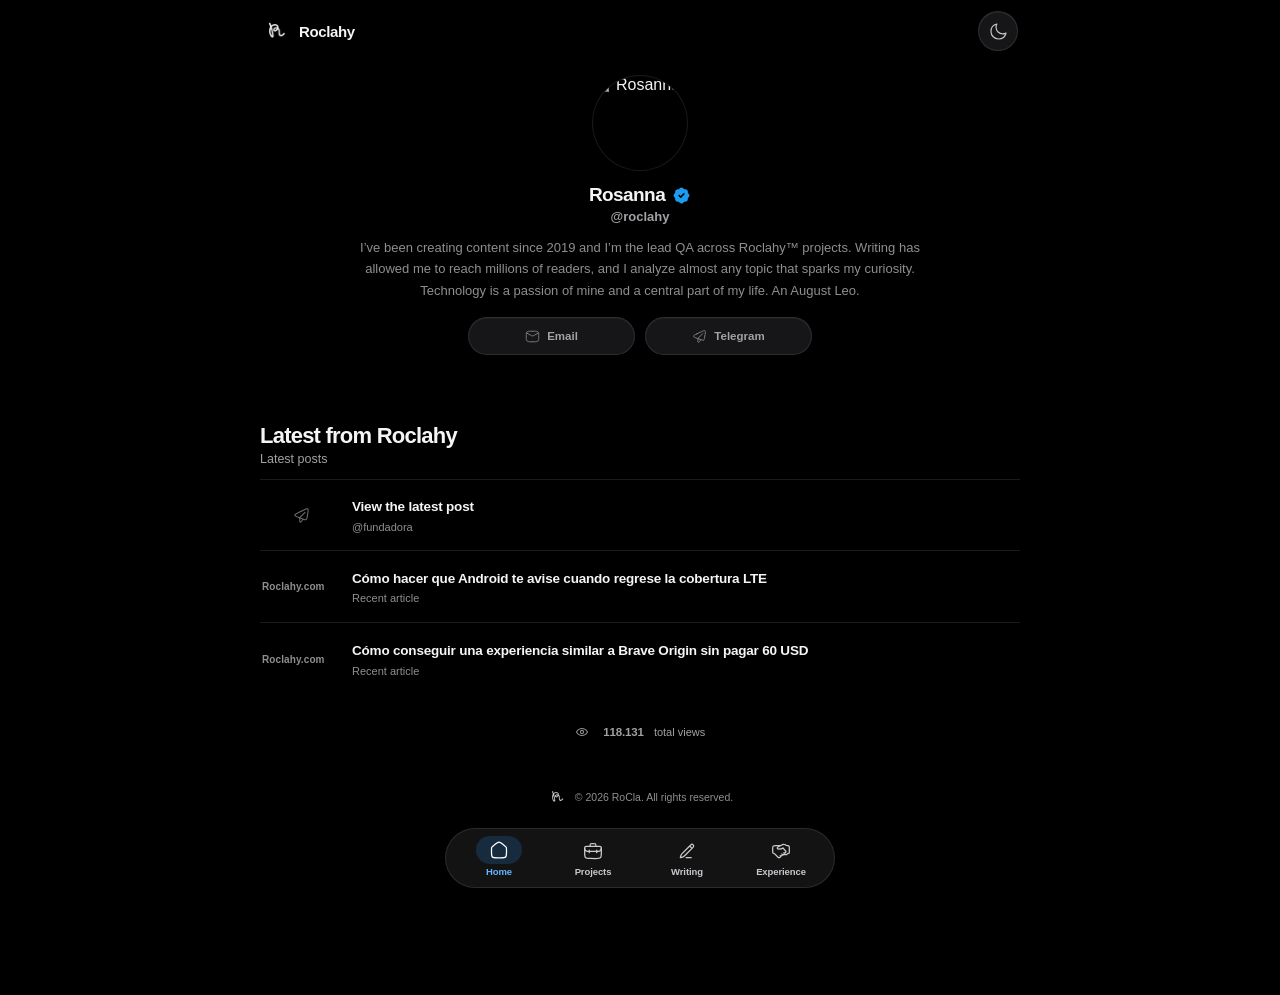
==== commit 0f81d3e3: "Icono de Telegram: sustituido por Sent02Icon de Hugeicons Stroke Rounded (máscara .icon-telegram, am" ====
--- a/index.html
+++ b/index.html
@@ -908,7 +908,7 @@
 
 .icon-mask{display:inline-block;background:currentColor;filter:none!important;opacity:.82;-webkit-mask:var(--icon-mask) center/contain no-repeat;mask:var(--icon-mask) center/contain no-repeat}
 .icon-mail{--icon-mask:url("data:image/svg+xml,%3Csvg%20xmlns%3D%22http%3A%2F%2Fwww.w3.org%2F2000%2Fsvg%22%20viewBox%3D%220%200%2024%2024%22%20fill%3D%22none%22%20stroke%3D%22black%22%20stroke-width%3D%221.8%22%20stroke-linecap%3D%22round%22%20stroke-linejoin%3D%22round%22%3E%3Crect%20x%3D%223%22%20y%3D%225%22%20width%3D%2218%22%20height%3D%2214%22%20rx%3D%222%22%2F%3E%3Cpath%20d%3D%22m4%207%208%206%208-6%22%2F%3E%3C%2Fsvg%3E")}
-.icon-telegram{--icon-mask:url("data:image/svg+xml,%3Csvg%20xmlns%3D%22http%3A%2F%2Fwww.w3.org%2F2000%2Fsvg%22%20viewBox%3D%220%200%2024%2024%22%20fill%3D%22none%22%20stroke%3D%22black%22%20stroke-width%3D%221.8%22%20stroke-linecap%3D%22round%22%20stroke-linejoin%3D%22round%22%3E%3Cpath%20d%3D%22m21%204-3%2016-6-4-4%203%201-5%209-7-11%206-4-1z%22%2F%3E%3C%2Fsvg%3E")}
+.icon-telegram{--icon-mask:url("data:image/svg+xml,%3Csvg%20xmlns%3D%22http%3A%2F%2Fwww.w3.org%2F2000%2Fsvg%22%20viewBox%3D%220%200%2024%2024%22%20fill%3D%22none%22%20stroke%3D%22black%22%20stroke-width%3D%221.8%22%20stroke-linecap%3D%22round%22%20stroke-linejoin%3D%22round%22%3E%3Cpath%20d%3D%22M9.49811%2015L16.9981%207.5%22%2F%3E%3Cpath%20d%3D%22M8.00634%207.67888L15.327%204.21881C18.3688%202.78111%2019.8897%202.06226%2020.8598%202.78341C21.8299%203.50455%2021.5527%205.14799%2020.9984%208.43486L20.0435%2014.0968C19.6811%2016.246%2019.4998%2017.3205%2018.6989%2017.7891C17.8979%2018.2577%2016.8574%2017.8978%2014.7765%2017.178L8.41077%2014.9762C4.51917%2013.6301%202.57337%2012.9571%202.50019%2011.6365C2.427%2010.3159%204.28678%209.43692%208.00634%207.67888Z%22%2F%3E%3Cpath%20d%3D%22M9.49811%2015.5V17.7274C9.49811%2020.101%209.49811%2021.2878%2010.2083%2021.4771C10.9185%2021.6663%2011.6664%2020.6789%2013.1622%2018.7039L13.9981%2017.5%22%2F%3E%3C%2Fsvg%3E")}
 .icon-globe{--icon-mask:url("data:image/svg+xml,%3Csvg%20xmlns%3D%22http%3A%2F%2Fwww.w3.org%2F2000%2Fsvg%22%20viewBox%3D%220%200%2024%2024%22%20fill%3D%22none%22%20stroke%3D%22black%22%20stroke-width%3D%221.8%22%20stroke-linecap%3D%22round%22%20stroke-linejoin%3D%22round%22%3E%3Ccircle%20cx%3D%2212%22%20cy%3D%2212%22%20r%3D%229%22%2F%3E%3Cpath%20d%3D%22M3%2012h18M12%203c2.2%202.4%203.3%205.4%203.3%209S14.2%2018.6%2012%2021C9.8%2018.6%208.7%2015.6%208.7%2012S9.8%205.4%2012%203Z%22%2F%3E%3C%2Fsvg%3E")}
 .icon-sun{--icon-mask:url("data:image/svg+xml,%3Csvg%20xmlns%3D%22http%3A%2F%2Fwww.w3.org%2F2000%2Fsvg%22%20viewBox%3D%220%200%2024%2024%22%20fill%3D%22none%22%20stroke%3D%22black%22%20stroke-width%3D%221.8%22%20stroke-linecap%3D%22round%22%20stroke-linejoin%3D%22round%22%3E%3Ccircle%20cx%3D%2212%22%20cy%3D%2212%22%20r%3D%224%22%2F%3E%3Cpath%20d%3D%22M12%202v2M12%2020v2M4.93%204.93l1.42%201.42M17.65%2017.65l1.42%201.42M2%2012h2M20%2012h2M4.93%2019.07l1.42-1.42M17.65%206.35l1.42-1.42%22%2F%3E%3C%2Fsvg%3E")}
 .icon-moon{--icon-mask:url("data:image/svg+xml,%3Csvg%20xmlns%3D%22http%3A%2F%2Fwww.w3.org%2F2000%2Fsvg%22%20viewBox%3D%220%200%2024%2024%22%20fill%3D%22none%22%20stroke%3D%22black%22%20stroke-width%3D%221.8%22%20stroke-linecap%3D%22round%22%20stroke-linejoin%3D%22round%22%3E%3Cpath%20d%3D%22M20.5%2015.4A8.5%208.5%200%200%201%208.6%203.5%208.5%208.5%200%201%200%2020.5%2015.4Z%22%2F%3E%3C%2Fsvg%3E")}
@@ -940,7 +940,7 @@
 .icon-pencil{--icon-mask:url("data:image/svg+xml,%3Csvg%20width%3D%2224%22%20height%3D%2224%22%20viewBox%3D%220%200%2024%2024%22%20fill%3D%22none%22%20xmlns%3D%22http%3A%2F%2Fwww.w3.org%2F2000%2Fsvg%22%3E%20%3Cpath%20d%3D%22M15.2141%205.98239L16.6158%204.58063C17.39%203.80646%2018.6452%203.80646%2019.4194%204.58063C20.1935%205.3548%2020.1935%206.60998%2019.4194%207.38415L18.0176%208.78591M15.2141%205.98239L6.98023%2014.2163C5.93493%2015.2616%205.41226%2015.7842%205.05637%2016.4211C4.70047%2017.058%204.3424%2018.5619%204%2020C5.43809%2019.6576%206.94199%2019.2995%207.57889%2018.9436C8.21579%2018.5877%208.73844%2018.0651%209.78375%2017.0198L18.0176%208.78591M15.2141%205.98239L18.0176%208.78591%22%20stroke%3D%22%23141B34%22%20stroke-width%3D%221.5%22%20stroke-linecap%3D%22round%22%20stroke-linejoin%3D%22round%22%2F%3E%20%3Cpath%20d%3D%22M11%2020H17%22%20stroke%3D%22%23141B34%22%20stroke-width%3D%221.5%22%20stroke-linecap%3D%22round%22%2F%3E%20%3C%2Fsvg%3E")}
 .icon-link{--icon-mask:url("data:image/svg+xml,%3Csvg%20width%3D%2224%22%20height%3D%2224%22%20viewBox%3D%220%200%2024%2024%22%20fill%3D%22none%22%20xmlns%3D%22http%3A%2F%2Fwww.w3.org%2F2000%2Fsvg%22%3E%20%3Cpath%20d%3D%22M9.14339%2010.691L9.35031%2010.4841C11.329%208.50532%2014.5372%208.50532%2016.5159%2010.4841C18.4947%2012.4628%2018.4947%2015.671%2016.5159%2017.6497L13.6497%2020.5159C11.671%2022.4947%208.46279%2022.4947%206.48405%2020.5159C4.50532%2018.5372%204.50532%2015.329%206.48405%2013.3503L6.9484%2012.886%22%20stroke%3D%22%23141B34%22%20stroke-width%3D%221.5%22%20stroke-linecap%3D%22round%22%2F%3E%20%3Cpath%20d%3D%22M17.0516%2011.114L17.5159%2010.6497C19.4947%208.67095%2019.4947%205.46279%2017.5159%203.48405C15.5372%201.50532%2012.329%201.50532%2010.3503%203.48405L7.48405%206.35031C5.50532%208.32904%205.50532%2011.5372%207.48405%2013.5159C9.46279%2015.4947%2012.671%2015.4947%2014.6497%2013.5159L14.8566%2013.309%22%20stroke%3D%22%23141B34%22%20stroke-width%3D%221.5%22%20stroke-linecap%3D%22round%22%2F%3E%20%3C%2Fsvg%3E")}
 .icon-mail{--icon-mask:url("data:image/svg+xml,%3Csvg%20width%3D%2224%22%20height%3D%2224%22%20viewBox%3D%220%200%2024%2024%22%20fill%3D%22none%22%20xmlns%3D%22http%3A%2F%2Fwww.w3.org%2F2000%2Fsvg%22%3E%20%3Cpath%20d%3D%22M2%206L8.91302%209.91697C11.4616%2011.361%2012.5384%2011.361%2015.087%209.91697L22%206%22%20stroke%3D%22%23141B34%22%20stroke-width%3D%221.5%22%20stroke-linejoin%3D%22round%22%2F%3E%20%3Cpath%20d%3D%22M2.01577%2013.4756C2.08114%2016.5412%202.11383%2018.0739%203.24496%2019.2094C4.37608%2020.3448%205.95033%2020.3843%209.09883%2020.4634C11.0393%2020.5122%2012.9607%2020.5122%2014.9012%2020.4634C18.0497%2020.3843%2019.6239%2020.3448%2020.7551%2019.2094C21.8862%2018.0739%2021.9189%2016.5412%2021.9842%2013.4756C22.0053%2012.4899%2022.0053%2011.5101%2021.9842%2010.5244C21.9189%207.45886%2021.8862%205.92609%2020.7551%204.79066C19.6239%203.65523%2018.0497%203.61568%2014.9012%203.53657C12.9607%203.48781%2011.0393%203.48781%209.09882%203.53656C5.95033%203.61566%204.37608%203.65521%203.24495%204.79065C2.11382%205.92608%202.08114%207.45885%202.01576%2010.5244C1.99474%2011.5101%201.99475%2012.4899%202.01577%2013.4756Z%22%20stroke%3D%22%23141B34%22%20stroke-width%3D%221.5%22%20stroke-linejoin%3D%22round%22%2F%3E%20%3C%2Fsvg%3E")}
-.icon-telegram{--icon-mask:url("data:image/svg+xml,%3Csvg%20width%3D%2224%22%20height%3D%2224%22%20viewBox%3D%220%200%2024%2024%22%20fill%3D%22none%22%20xmlns%3D%22http%3A%2F%2Fwww.w3.org%2F2000%2Fsvg%22%3E%20%3Cpath%20d%3D%22M11.9854%2015.4083L15.2268%2019.0936C16.4277%2020.4589%2017.0282%2021.1416%2017.6567%2020.9754C18.2852%2020.8092%2018.5008%2019.9108%2018.9318%2018.1138L21.3229%208.1459C21.9868%205.37832%2022.3187%203.99454%2021.5808%203.312C20.843%202.62947%2019.564%203.13725%2017.0061%204.15282L5.13876%208.86449C3.09293%209.67674%202.07001%2010.0829%202.00507%2010.7808C1.99842%2010.8522%201.99831%2010.9241%202.00474%2010.9955C2.06754%2011.6937%203.08921%2012.1033%205.13255%2012.9223C6.05838%2013.2934%206.5213%2013.479%206.8532%2013.8344C6.89052%2013.8743%206.9264%2013.9157%206.96078%2013.9584C7.26658%2014.3384%207.39709%2014.8371%207.65808%2015.8344L8.14653%2017.701C8.4005%2018.6715%208.52749%2019.1568%208.86008%2019.223C9.19267%2019.2891%209.48225%2018.8867%2010.0614%2018.0819L11.9854%2015.4083ZM11.9854%2015.4083L11.6676%2015.0771C11.3059%2014.7001%2011.1251%2014.5117%2011.1251%2014.2775C11.1251%2014.0433%2011.3059%2013.8548%2011.6676%2013.4778L15.2406%209.75409%22%20stroke%3D%22%23141B34%22%20stroke-width%3D%221.5%22%20stroke-linecap%3D%22round%22%20stroke-linejoin%3D%22round%22%2F%3E%20%3C%2Fsvg%3E")}
+.icon-telegram{--icon-mask:url("data:image/svg+xml,%3Csvg%20width%3D%2224%22%20height%3D%2224%22%20viewBox%3D%220%200%2024%2024%22%20fill%3D%22none%22%20xmlns%3D%22http%3A%2F%2Fwww.w3.org%2F2000%2Fsvg%22%3E%20%3Cpath%20d%3D%22M9.49811%2015L16.9981%207.5%22%20stroke%3D%22%23141B34%22%20stroke-width%3D%221.5%22%20stroke-linecap%3D%22round%22%20stroke-linejoin%3D%22round%22%2F%3E%3Cpath%20d%3D%22M8.00634%207.67888L15.327%204.21881C18.3688%202.78111%2019.8897%202.06226%2020.8598%202.78341C21.8299%203.50455%2021.5527%205.14799%2020.9984%208.43486L20.0435%2014.0968C19.6811%2016.246%2019.4998%2017.3205%2018.6989%2017.7891C17.8979%2018.2577%2016.8574%2017.8978%2014.7765%2017.178L8.41077%2014.9762C4.51917%2013.6301%202.57337%2012.9571%202.50019%2011.6365C2.427%2010.3159%204.28678%209.43692%208.00634%207.67888Z%22%20stroke%3D%22%23141B34%22%20stroke-width%3D%221.5%22%20stroke-linecap%3D%22round%22%20stroke-linejoin%3D%22round%22%2F%3E%3Cpath%20d%3D%22M9.49811%2015.5V17.7274C9.49811%2020.101%209.49811%2021.2878%2010.2083%2021.4771C10.9185%2021.6663%2011.6664%2020.6789%2013.1622%2018.7039L13.9981%2017.5%22%20stroke%3D%22%23141B34%22%20stroke-width%3D%221.5%22%20stroke-linecap%3D%22round%22%20stroke-linejoin%3D%22round%22%2F%3E%20%3C%2Fsvg%3E")}
 .icon-globe{--icon-mask:url("data:image/svg+xml,%3Csvg%20width%3D%2224%22%20height%3D%2224%22%20viewBox%3D%220%200%2024%2024%22%20fill%3D%22none%22%20xmlns%3D%22http%3A%2F%2Fwww.w3.org%2F2000%2Fsvg%22%3E%20%3Ccircle%20cx%3D%2212%22%20cy%3D%2212%22%20r%3D%2210%22%20stroke%3D%22%23141B34%22%20stroke-width%3D%221.5%22%2F%3E%20%3Cpath%20d%3D%22M8%2012C8%2018%2012%2022%2012%2022C12%2022%2016%2018%2016%2012C16%206%2012%202%2012%202C12%202%208%206%208%2012Z%22%20stroke%3D%22%23141B34%22%20stroke-width%3D%221.5%22%20stroke-linejoin%3D%22round%22%2F%3E%20%3Cpath%20d%3D%22M21%2015H3%22%20stroke%3D%22%23141B34%22%20stroke-width%3D%221.5%22%20stroke-linecap%3D%22round%22%20stroke-linejoin%3D%22round%22%2F%3E%20%3Cpath%20d%3D%22M21%209H3%22%20stroke%3D%22%23141B34%22%20stroke-width%3D%221.5%22%20stroke-linecap%3D%22round%22%20stroke-linejoin%3D%22round%22%2F%3E%20%3C%2Fsvg%3E")}
 .icon-sun{--icon-mask:url("data:image/svg+xml,%3Csvg%20width%3D%2224%22%20height%3D%2224%22%20viewBox%3D%220%200%2024%2024%22%20fill%3D%22none%22%20xmlns%3D%22http%3A%2F%2Fwww.w3.org%2F2000%2Fsvg%22%3E%20%3Cpath%20d%3D%22M17%2012C17%2014.7614%2014.7614%2017%2012%2017C9.23858%2017%207%2014.7614%207%2012C7%209.23858%209.23858%207%2012%207C14.7614%207%2017%209.23858%2017%2012Z%22%20stroke%3D%22%23141B34%22%20stroke-width%3D%221.5%22%2F%3E%20%3Cpath%20d%3D%22M12%202V3.5M12%2020.5V22M19.0708%2019.0713L18.0101%2018.0106M5.98926%205.98926L4.9286%204.9286M22%2012H20.5M3.5%2012H2M19.0713%204.92871L18.0106%205.98937M5.98975%2018.0107L4.92909%2019.0714%22%20stroke%3D%22%23141B34%22%20stroke-width%3D%221.5%22%20stroke-linecap%3D%22round%22%2F%3E%20%3C%2Fsvg%3E")}
 .icon-moon{--icon-mask:url("data:image/svg+xml,%3Csvg%20width%3D%2224%22%20height%3D%2224%22%20viewBox%3D%220%200%2024%2024%22%20fill%3D%22none%22%20xmlns%3D%22http%3A%2F%2Fwww.w3.org%2F2000%2Fsvg%22%3E%20%3Cpath%20d%3D%22M21.5%2014.0784C20.3003%2014.7189%2018.9301%2015.0821%2017.4751%2015.0821C12.7491%2015.0821%208.91792%2011.2509%208.91792%206.52485C8.91792%205.06986%209.28105%203.69968%209.92163%202.5C5.66765%203.49698%202.5%207.31513%202.5%2011.8731C2.5%2017.1899%206.8101%2021.5%2012.1269%2021.5C16.6849%2021.5%2020.503%2018.3324%2021.5%2014.0784Z%22%20stroke%3D%22%23141B34%22%20stroke-width%3D%221.5%22%20stroke-linecap%3D%22round%22%20stroke-linejoin%3D%22round%22%2F%3E%20%3C%2Fsvg%3E")}
@@ -976,6 +976,9 @@
   white-space:nowrap;
 }
 
+/* All project logos use a fully circular mask, including branded exceptions. */
+.project-logo, .project-logo.mi-ecoflow{border-radius:50%}
+.project-logo img, .project-logo.rocla img, .project-logo.vpn img{width:100%;height:100%;object-fit:cover;border-radius:50%}
 </style>
 </head>
 <body>
@@ -1070,14 +1073,18 @@
       <p data-i18n="projects_intro">Una selección de proyectos en los que trabajo.</p>
     </div>
     <div class="project-list">
+      <a class="project" href="https://miecoflow.roclahy.com/" target="_blank" rel="noopener" aria-label="Mi EcoFlow">
+        <span class="project-logo mi-ecoflow"><img src="/assets/mi-ecoflow-logo.webp" alt="Logo de Mi EcoFlow" width="50" height="50" loading="lazy" decoding="async"></span>
+        <span><span class="project-title"><strong>Mi EcoFlow</strong><span class="project-badge" data-i18n="project_new">Nuevo</span></span><small data-i18n="project_mi_ecoflow">Gestiona tu estación EcoFlow mediante Bluetooth, sin necesidad de Internet.</small></span>
+      </a>
       <a class="project" href="https://t.me/ArgosSecurity_bot" target="_blank" rel="noopener">
-        <span class="project-logo argos"><img src="https://t.me/i/userpic/320/ArgosSecurity_bot.jpg" alt="Logo de ARGOS Security" width="50" height="50" loading="lazy" decoding="async"></span>
+        <span class="project-logo argos"><img src="assets/argos-logo.webp" alt="Logo de ARGOS Security" width="50" height="50" loading="eager" decoding="async"></span>
         <span>
-          <span class="project-title"><strong>ARGOS Security</strong><span class="project-badge" data-i18n="project_new">Nuevo</span></span>
+          <span class="project-title"><strong>ARGOS Security</strong></span>
           <small data-i18n="project_argos">Protege grupos y canales de Telegram con AntiRaid, CAPTCHA, moderación automática y configuración asistida por ASTRA IA.</small>
         </span>
       </a>
-      <a class="project" href="https://proxy.roclavpn.com" target="_blank" rel="noopener">
+      <a class="project" href="https://proxy.roclahy.com" target="_blank" rel="noopener">
         <span class="project-logo rocla-proxy"><img src="/assets/rocla-proxy-logo.webp" alt="Logo de RoCla Proxy" width="50" height="50" loading="lazy" decoding="async"></span>
         <span>
           <span class="project-title"><strong>RoCla Proxy</strong></span>
@@ -1091,21 +1098,13 @@
           <small data-i18n="project_telegram_id">Un bot gratuito y sin anuncios para consultar rápidamente el ID de usuarios, bots, grupos y canales en Telegram.</small>
         </span>
       </a>
-      <div class="project" role="group" aria-label="Mi EcoFlow">
-        <span class="project-logo mi-ecoflow"><img src="/assets/mi-ecoflow-logo.webp" alt="Logo de Mi EcoFlow" width="50" height="50" loading="lazy" decoding="async"></span>
-        <span><strong>Mi EcoFlow</strong><small data-i18n="project_mi_ecoflow">Gestiona tu estación EcoFlow mediante Bluetooth, sin necesidad de Internet.</small></span>
-      </div>
       <a class="project" href="https://roclaussd.roclahy.com/" target="_blank" rel="noopener">
         <span class="project-logo rocla"><img src="https://roclaussd.roclahy.com/assets/logo.svg?v=20260904-43" alt="Logo de RoCla USSD" loading="eager" decoding="async" fetchpriority="high"></span>
         <span><strong>RoCla USSD</strong><small data-i18n="project_ussd">Una app Android ligera para gestionar tu línea Cubacel: planes, consultas, red y seguridad.</small></span>
       </a>
-      <a class="project" href="https://roclavpn.com" target="_blank" rel="noopener">
+      <a class="project" href="https://vpn.roclahy.com" target="_blank" rel="noopener">
         <span class="project-logo vpn"><img src="/assets/roclavpn-logo.webp" alt="Logo de RoCla VPN" width="42" height="42" decoding="async" loading="lazy" decoding="async"></span>
         <span><strong>RoCla VPN</strong><small data-i18n="project_vpn">Una VPN multiprotocolo pensada para Cuba, con herramientas contra bloqueos, censura y anuncios.</small></span>
-      </a>
-      <a class="project" href="https://astra.roclahy.com/" target="_blank" rel="noopener">
-        <span class="project-logo"><img src="/assets/astra-logo.webp" alt="Logo de ASTRA" loading="lazy" decoding="async"></span>
-        <span><strong>ASTRA</strong><small data-i18n="project_astra">Una plataforma para crear asistentes de Telegram entrenados con tu propio conocimiento y potenciados por IA.</small></span>
       </a>
       <a class="project" href="https://roclahy.com/" target="_blank" rel="noopener">
         <span class="project-logo"><img src="/assets/roclahy-com-logo.webp" alt="Logo de Roclahy.com" loading="lazy" decoding="async"></span>
@@ -1225,7 +1224,6 @@
       project_mi_ecoflow:'Gestiona tu estación EcoFlow mediante Bluetooth, sin necesidad de Internet.',
       project_ussd:'Una app Android ligera para gestionar tu línea Cubacel: planes, consultas, red y seguridad.',
       project_vpn:'Una VPN multiprotocolo pensada para Cuba, con herramientas contra bloqueos, censura y anuncios.',
-      project_astra:'Una plataforma para crear asistentes de Telegram entrenados con tu propio conocimiento y potenciados por IA.',
       project_roclahy:'Mi publicación de tecnología, con tutoriales, reseñas, análisis y soluciones para el día a día digital.',
       writing_kicker:'Escritura',
       writing_title:'También escribo ficción.',
@@ -1275,7 +1273,6 @@
       project_mi_ecoflow:'Manage your EcoFlow power station via Bluetooth, without an Internet connection.',
       project_ussd:'A lightweight Android app for managing your Cubacel line, including plans, queries, network tools, and security.',
       project_vpn:'A multi-protocol VPN built with Cuba in mind, with tools for bypassing blocks, censorship, and ads.',
-      project_astra:'A platform for creating Telegram assistants trained on your own knowledge and powered by AI.',
       project_roclahy:'My technology publication, with tutorials, reviews, analysis, and practical solutions for everyday digital life.',
       writing_kicker:'Writing',
       writing_title:'I also write fiction.',
